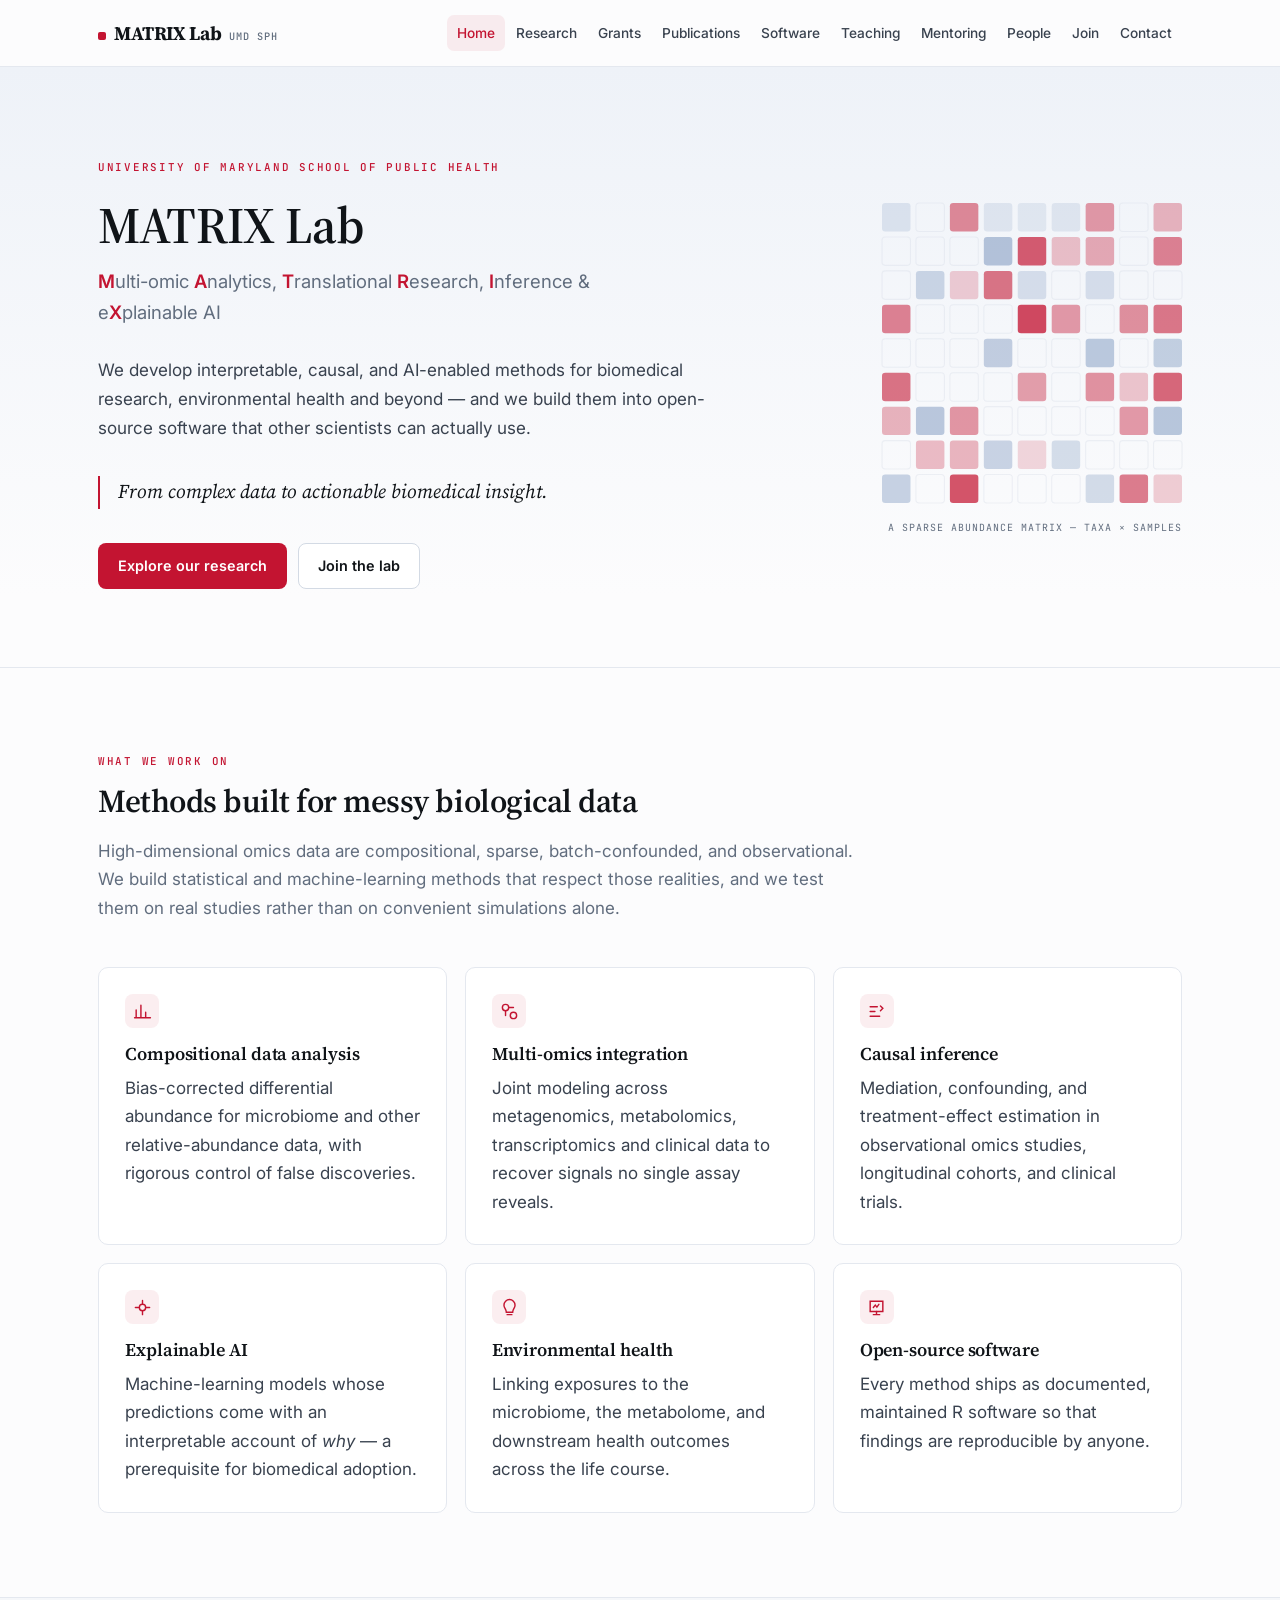
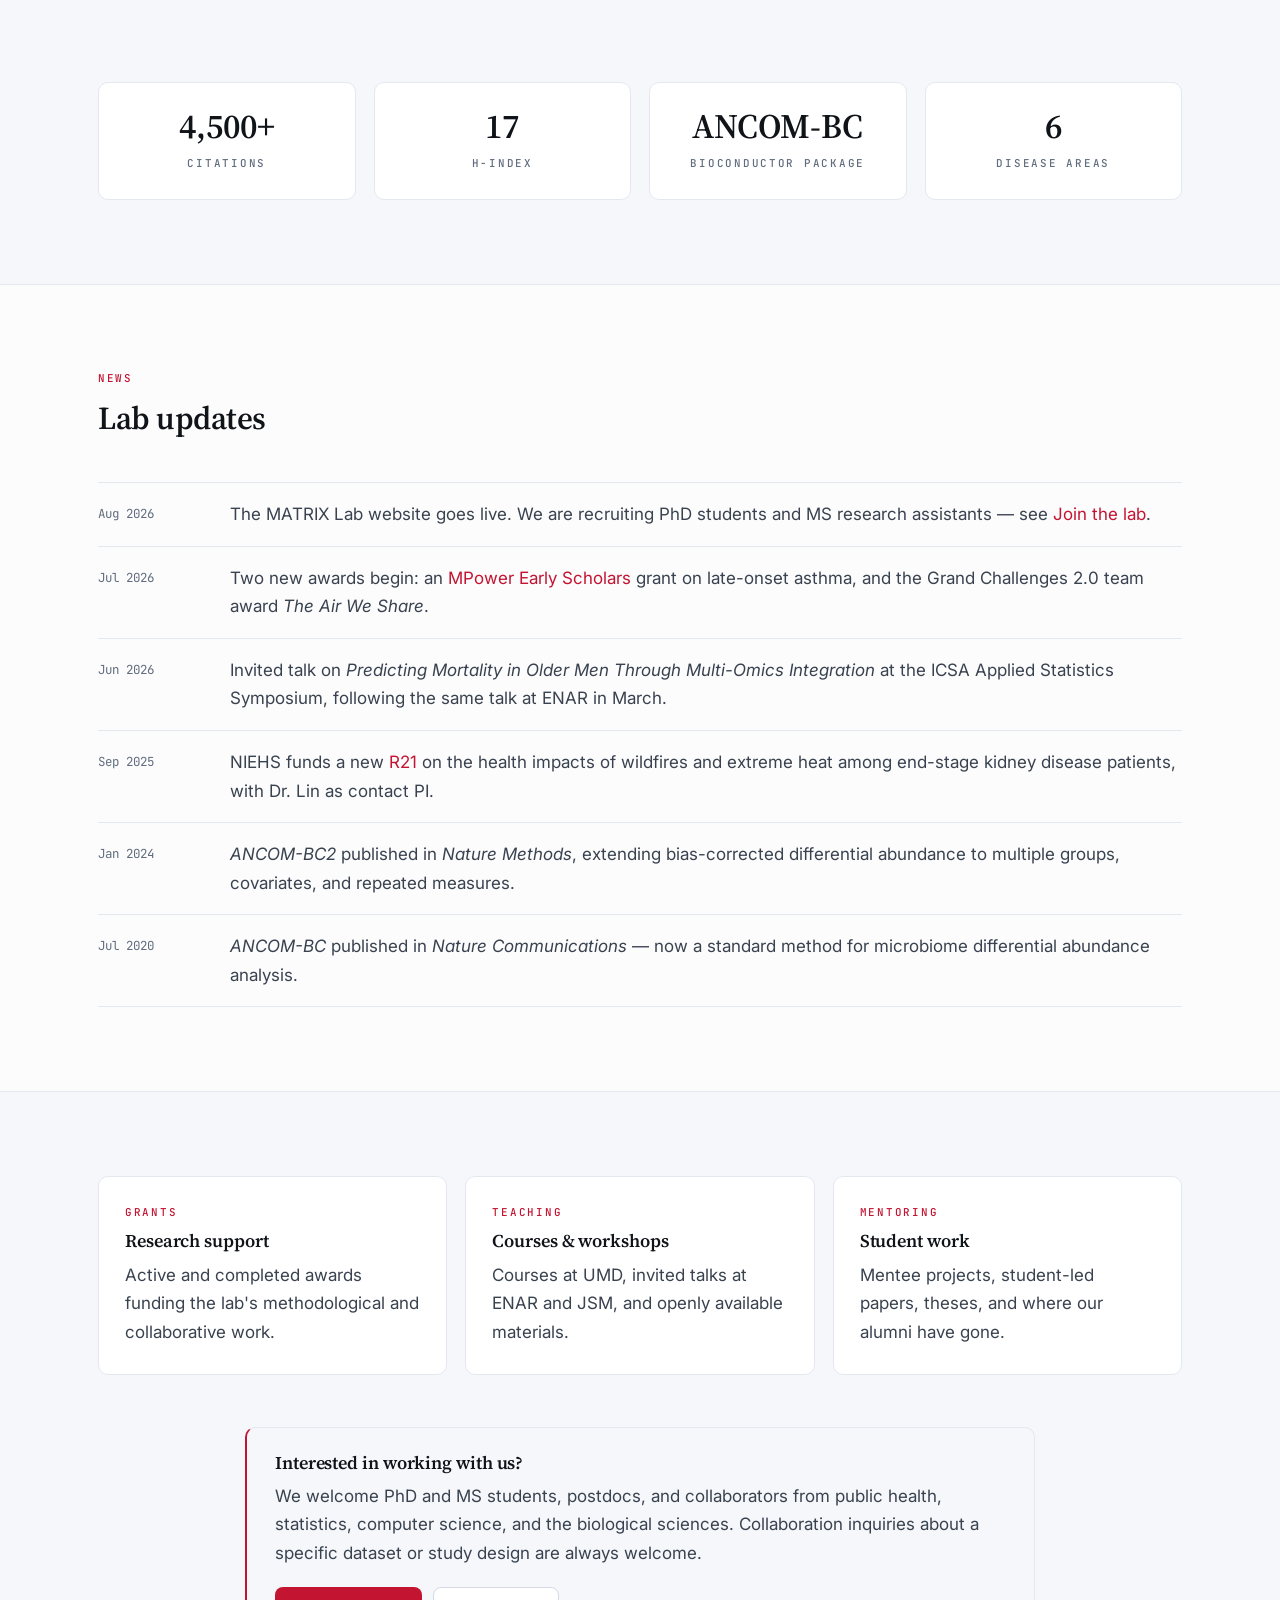
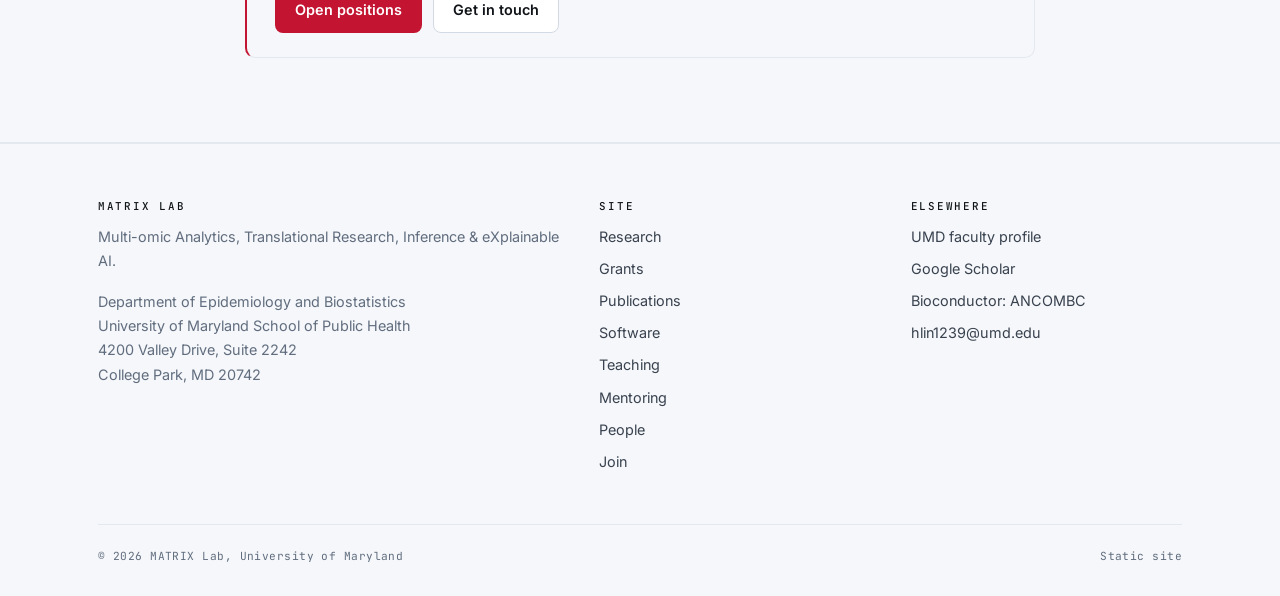
==== docs/index.html @ 94267ea6 "Move site into docs/ and keep org profile text in-repo GitHub Pages branch deploys only publish from" ====
<!DOCTYPE html>
<html lang="en">
<head>
<meta charset="utf-8">
<meta name="viewport" content="width=device-width, initial-scale=1">
<title>MATRIX Lab | University of Maryland School of Public Health</title>
<meta name="description" content="The MATRIX Lab at the University of Maryland develops interpretable, causal, and AI-enabled methods for biomedical research, environmental health and beyond.">
<link rel="preconnect" href="https://fonts.googleapis.com">
<link rel="preconnect" href="https://fonts.gstatic.com" crossorigin>
<link href="https://fonts.googleapis.com/css2?family=Inter:wght@400;500;600;700&family=JetBrains+Mono:wght@400;500&family=Source+Serif+4:ital,opsz,wght@0,8..60,400..700;1,8..60,400&display=swap" rel="stylesheet">
<link rel="stylesheet" href="assets/css/style.css">
</head>
<body>
<a class="skip" href="#main">Skip to content</a>

<!-- ============ HEADER (identical on every page - keep them in sync) ============ -->
<header class="site-header">
  <div class="wrap nav">
    <a class="brand" href="index.html"><span class="dot"></span>MATRIX Lab <small>UMD SPH</small></a>
    <button class="nav-toggle" aria-expanded="false" aria-controls="nav-links" aria-label="Toggle menu">&#9776;</button>
    <ul class="nav-links" id="nav-links">
      <li><a href="index.html" class="active">Home</a></li>
      <li><a href="research.html">Research</a></li>
      <li><a href="grants.html">Grants</a></li>
      <li><a href="publications.html">Publications</a></li>
      <li><a href="software.html">Software</a></li>
      <li><a href="teaching.html">Teaching</a></li>
      <li><a href="mentoring.html">Mentoring</a></li>
      <li><a href="people.html">People</a></li>
      <li><a href="join.html">Join</a></li>
      <li><a href="contact.html">Contact</a></li>
    </ul>
  </div>
</header>

<main id="main">

  <!-- ============ HERO ============ -->
  <div class="hero">
    <div class="wrap hero-grid">
      <div>
        <span class="eyebrow">University of Maryland School of Public Health</span>
        <h1>MATRIX Lab</h1>
        <p class="expansion">
          <b>M</b>ulti-omic <b>A</b>nalytics, <b>T</b>ranslational <b>R</b>esearch,
          <b>I</b>nference &amp; e<b>X</b>plainable AI
        </p>
        <p class="mission">
          We develop interpretable, causal, and AI-enabled methods for biomedical research,
          environmental health and beyond &mdash; and we build them into open-source software
          that other scientists can actually use.
        </p>
        <p class="tagline">From complex data to actionable biomedical insight.</p>
        <div class="btn-row">
          <a class="btn btn-primary" href="research.html">Explore our research</a>
          <a class="btn btn-outline" href="join.html">Join the lab</a>
        </div>
      </div>
      <div class="hero-figure" aria-hidden="true">
        <svg viewBox="0 0 274 274" width="100%" role="presentation">
          <rect x="0" y="0" width="26" height="26" rx="3" fill="var(--cool)" fill-opacity="0.15"/>
          <rect x="31" y="0" width="26" height="26" rx="3" fill="none" stroke="var(--line-2)" stroke-opacity="0.35"/>
          <rect x="62" y="0" width="26" height="26" rx="3" fill="var(--brand)" fill-opacity="0.49"/>
          <rect x="93" y="0" width="26" height="26" rx="3" fill="var(--cool)" fill-opacity="0.12"/>
          <rect x="124" y="0" width="26" height="26" rx="3" fill="var(--cool)" fill-opacity="0.11"/>
          <rect x="155" y="0" width="26" height="26" rx="3" fill="var(--cool)" fill-opacity="0.12"/>
          <rect x="186" y="0" width="26" height="26" rx="3" fill="var(--brand)" fill-opacity="0.42"/>
          <rect x="217" y="0" width="26" height="26" rx="3" fill="none" stroke="var(--line-2)" stroke-opacity="0.35"/>
          <rect x="248" y="0" width="26" height="26" rx="3" fill="var(--brand)" fill-opacity="0.3"/>
          <rect x="0" y="31" width="26" height="26" rx="3" fill="none" stroke="var(--line-2)" stroke-opacity="0.35"/>
          <rect x="31" y="31" width="26" height="26" rx="3" fill="none" stroke="var(--line-2)" stroke-opacity="0.35"/>
          <rect x="62" y="31" width="26" height="26" rx="3" fill="none" stroke="var(--line-2)" stroke-opacity="0.35"/>
          <rect x="93" y="31" width="26" height="26" rx="3" fill="var(--cool)" fill-opacity="0.39"/>
          <rect x="124" y="31" width="26" height="26" rx="3" fill="var(--brand)" fill-opacity="0.69"/>
          <rect x="155" y="31" width="26" height="26" rx="3" fill="var(--brand)" fill-opacity="0.25"/>
          <rect x="186" y="31" width="26" height="26" rx="3" fill="var(--brand)" fill-opacity="0.35"/>
          <rect x="217" y="31" width="26" height="26" rx="3" fill="none" stroke="var(--line-2)" stroke-opacity="0.35"/>
          <rect x="248" y="31" width="26" height="26" rx="3" fill="var(--brand)" fill-opacity="0.52"/>
          <rect x="0" y="62" width="26" height="26" rx="3" fill="none" stroke="var(--line-2)" stroke-opacity="0.35"/>
          <rect x="31" y="62" width="26" height="26" rx="3" fill="var(--cool)" fill-opacity="0.26"/>
          <rect x="62" y="62" width="26" height="26" rx="3" fill="var(--brand)" fill-opacity="0.2"/>
          <rect x="93" y="62" width="26" height="26" rx="3" fill="var(--brand)" fill-opacity="0.58"/>
          <rect x="124" y="62" width="26" height="26" rx="3" fill="var(--cool)" fill-opacity="0.19"/>
          <rect x="155" y="62" width="26" height="26" rx="3" fill="none" stroke="var(--line-2)" stroke-opacity="0.35"/>
          <rect x="186" y="62" width="26" height="26" rx="3" fill="var(--cool)" fill-opacity="0.19"/>
          <rect x="217" y="62" width="26" height="26" rx="3" fill="none" stroke="var(--line-2)" stroke-opacity="0.35"/>
          <rect x="248" y="62" width="26" height="26" rx="3" fill="none" stroke="var(--line-2)" stroke-opacity="0.35"/>
          <rect x="0" y="93" width="26" height="26" rx="3" fill="var(--brand)" fill-opacity="0.52"/>
          <rect x="31" y="93" width="26" height="26" rx="3" fill="none" stroke="var(--line-2)" stroke-opacity="0.35"/>
          <rect x="62" y="93" width="26" height="26" rx="3" fill="none" stroke="var(--line-2)" stroke-opacity="0.35"/>
          <rect x="93" y="93" width="26" height="26" rx="3" fill="none" stroke="var(--line-2)" stroke-opacity="0.35"/>
          <rect x="124" y="93" width="26" height="26" rx="3" fill="var(--brand)" fill-opacity="0.77"/>
          <rect x="155" y="93" width="26" height="26" rx="3" fill="var(--brand)" fill-opacity="0.42"/>
          <rect x="186" y="93" width="26" height="26" rx="3" fill="none" stroke="var(--line-2)" stroke-opacity="0.35"/>
          <rect x="217" y="93" width="26" height="26" rx="3" fill="var(--brand)" fill-opacity="0.46"/>
          <rect x="248" y="93" width="26" height="26" rx="3" fill="var(--brand)" fill-opacity="0.57"/>
          <rect x="0" y="124" width="26" height="26" rx="3" fill="none" stroke="var(--line-2)" stroke-opacity="0.35"/>
          <rect x="31" y="124" width="26" height="26" rx="3" fill="none" stroke="var(--line-2)" stroke-opacity="0.35"/>
          <rect x="62" y="124" width="26" height="26" rx="3" fill="none" stroke="var(--line-2)" stroke-opacity="0.35"/>
          <rect x="93" y="124" width="26" height="26" rx="3" fill="var(--cool)" fill-opacity="0.31"/>
          <rect x="124" y="124" width="26" height="26" rx="3" fill="none" stroke="var(--line-2)" stroke-opacity="0.35"/>
          <rect x="155" y="124" width="26" height="26" rx="3" fill="none" stroke="var(--line-2)" stroke-opacity="0.35"/>
          <rect x="186" y="124" width="26" height="26" rx="3" fill="var(--cool)" fill-opacity="0.35"/>
          <rect x="217" y="124" width="26" height="26" rx="3" fill="none" stroke="var(--line-2)" stroke-opacity="0.35"/>
          <rect x="248" y="124" width="26" height="26" rx="3" fill="var(--cool)" fill-opacity="0.3"/>
          <rect x="0" y="155" width="26" height="26" rx="3" fill="var(--brand)" fill-opacity="0.59"/>
          <rect x="31" y="155" width="26" height="26" rx="3" fill="none" stroke="var(--line-2)" stroke-opacity="0.35"/>
          <rect x="62" y="155" width="26" height="26" rx="3" fill="none" stroke="var(--line-2)" stroke-opacity="0.35"/>
          <rect x="93" y="155" width="26" height="26" rx="3" fill="none" stroke="var(--line-2)" stroke-opacity="0.35"/>
          <rect x="124" y="155" width="26" height="26" rx="3" fill="var(--brand)" fill-opacity="0.4"/>
          <rect x="155" y="155" width="26" height="26" rx="3" fill="none" stroke="var(--line-2)" stroke-opacity="0.35"/>
          <rect x="186" y="155" width="26" height="26" rx="3" fill="var(--brand)" fill-opacity="0.45"/>
          <rect x="217" y="155" width="26" height="26" rx="3" fill="var(--brand)" fill-opacity="0.23"/>
          <rect x="248" y="155" width="26" height="26" rx="3" fill="var(--brand)" fill-opacity="0.64"/>
          <rect x="0" y="186" width="26" height="26" rx="3" fill="var(--brand)" fill-opacity="0.31"/>
          <rect x="31" y="186" width="26" height="26" rx="3" fill="var(--cool)" fill-opacity="0.36"/>
          <rect x="62" y="186" width="26" height="26" rx="3" fill="var(--brand)" fill-opacity="0.44"/>
          <rect x="93" y="186" width="26" height="26" rx="3" fill="none" stroke="var(--line-2)" stroke-opacity="0.35"/>
          <rect x="124" y="186" width="26" height="26" rx="3" fill="none" stroke="var(--line-2)" stroke-opacity="0.35"/>
          <rect x="155" y="186" width="26" height="26" rx="3" fill="none" stroke="var(--line-2)" stroke-opacity="0.35"/>
          <rect x="186" y="186" width="26" height="26" rx="3" fill="none" stroke="var(--line-2)" stroke-opacity="0.35"/>
          <rect x="217" y="186" width="26" height="26" rx="3" fill="var(--brand)" fill-opacity="0.42"/>
          <rect x="248" y="186" width="26" height="26" rx="3" fill="var(--cool)" fill-opacity="0.37"/>
          <rect x="0" y="217" width="26" height="26" rx="3" fill="none" stroke="var(--line-2)" stroke-opacity="0.35"/>
          <rect x="31" y="217" width="26" height="26" rx="3" fill="var(--brand)" fill-opacity="0.27"/>
          <rect x="62" y="217" width="26" height="26" rx="3" fill="var(--brand)" fill-opacity="0.3"/>
          <rect x="93" y="217" width="26" height="26" rx="3" fill="var(--cool)" fill-opacity="0.28"/>
          <rect x="124" y="217" width="26" height="26" rx="3" fill="var(--brand)" fill-opacity="0.16"/>
          <rect x="155" y="217" width="26" height="26" rx="3" fill="var(--cool)" fill-opacity="0.21"/>
          <rect x="186" y="217" width="26" height="26" rx="3" fill="none" stroke="var(--line-2)" stroke-opacity="0.35"/>
          <rect x="217" y="217" width="26" height="26" rx="3" fill="none" stroke="var(--line-2)" stroke-opacity="0.35"/>
          <rect x="248" y="217" width="26" height="26" rx="3" fill="none" stroke="var(--line-2)" stroke-opacity="0.35"/>
          <rect x="0" y="248" width="26" height="26" rx="3" fill="var(--cool)" fill-opacity="0.29"/>
          <rect x="31" y="248" width="26" height="26" rx="3" fill="none" stroke="var(--line-2)" stroke-opacity="0.35"/>
          <rect x="62" y="248" width="26" height="26" rx="3" fill="var(--brand)" fill-opacity="0.72"/>
          <rect x="93" y="248" width="26" height="26" rx="3" fill="none" stroke="var(--line-2)" stroke-opacity="0.35"/>
          <rect x="124" y="248" width="26" height="26" rx="3" fill="none" stroke="var(--line-2)" stroke-opacity="0.35"/>
          <rect x="155" y="248" width="26" height="26" rx="3" fill="none" stroke="var(--line-2)" stroke-opacity="0.35"/>
          <rect x="186" y="248" width="26" height="26" rx="3" fill="var(--cool)" fill-opacity="0.22"/>
          <rect x="217" y="248" width="26" height="26" rx="3" fill="var(--brand)" fill-opacity="0.55"/>
          <rect x="248" y="248" width="26" height="26" rx="3" fill="var(--brand)" fill-opacity="0.2"/>
        </svg>
        <p class="figure-note">A sparse abundance matrix &mdash; taxa &times; samples</p>
      </div>
    </div>
  </div>

  <!-- ============ RESEARCH THEMES ============ -->
  <section>
    <div class="wrap">
      <div class="section-head">
        <span class="kicker">What we work on</span>
        <h2>Methods built for messy biological data</h2>
        <p>
          High-dimensional omics data are compositional, sparse, batch-confounded, and observational.
          We build statistical and machine-learning methods that respect those realities, and we test
          them on real studies rather than on convenient simulations alone.
        </p>
      </div>

      <div class="grid grid-3">
        <div class="card">
          <div class="icon" aria-hidden="true">
            <svg viewBox="0 0 24 24" fill="none" stroke="currentColor" stroke-width="1.8" stroke-linecap="round"><path d="M4 20V10M10 20V4M16 20v-7M22 20H2"/></svg>
          </div>
          <h3>Compositional data analysis</h3>
          <p>Bias-corrected differential abundance for microbiome and other relative-abundance data, with rigorous control of false discoveries.</p>
        </div>

        <div class="card">
          <div class="icon" aria-hidden="true">
            <svg viewBox="0 0 24 24" fill="none" stroke="currentColor" stroke-width="1.8" stroke-linecap="round"><circle cx="7" cy="7" r="4"/><circle cx="17" cy="17" r="4"/><path d="M11 7h6M7 11v6"/></svg>
          </div>
          <h3>Multi-omics integration</h3>
          <p>Joint modeling across metagenomics, metabolomics, transcriptomics and clinical data to recover signals no single assay reveals.</p>
        </div>

        <div class="card">
          <div class="icon" aria-hidden="true">
            <svg viewBox="0 0 24 24" fill="none" stroke="currentColor" stroke-width="1.8" stroke-linecap="round"><path d="M4 6h9M4 12h6M4 18h12"/><path d="M17 5l3 3-3 3"/></svg>
          </div>
          <h3>Causal inference</h3>
          <p>Mediation, confounding, and treatment-effect estimation in observational omics studies, longitudinal cohorts, and clinical trials.</p>
        </div>

        <div class="card">
          <div class="icon" aria-hidden="true">
            <svg viewBox="0 0 24 24" fill="none" stroke="currentColor" stroke-width="1.8" stroke-linecap="round"><path d="M12 3v4M12 17v4M3 12h4M17 12h4"/><circle cx="12" cy="12" r="4"/></svg>
          </div>
          <h3>Explainable AI</h3>
          <p>Machine-learning models whose predictions come with an interpretable account of <em>why</em> &mdash; a prerequisite for biomedical adoption.</p>
        </div>

        <div class="card">
          <div class="icon" aria-hidden="true">
            <svg viewBox="0 0 24 24" fill="none" stroke="currentColor" stroke-width="1.8" stroke-linecap="round"><path d="M12 2a7 7 0 0 0-7 7c0 4 3 5 3 9h8c0-4 3-5 3-9a7 7 0 0 0-7-7z"/><path d="M9 21h6"/></svg>
          </div>
          <h3>Environmental health</h3>
          <p>Linking exposures to the microbiome, the metabolome, and downstream health outcomes across the life course.</p>
        </div>

        <div class="card">
          <div class="icon" aria-hidden="true">
            <svg viewBox="0 0 24 24" fill="none" stroke="currentColor" stroke-width="1.8" stroke-linecap="round"><path d="M4 4h16v13H4z"/><path d="M8 21h8M12 17v4"/><path d="M8 12l2.5-3 2 2.5L15 8"/></svg>
          </div>
          <h3>Open-source software</h3>
          <p>Every method ships as documented, maintained R software so that findings are reproducible by anyone.</p>
        </div>
      </div>
    </div>
  </section>

  <!-- ============ IMPACT NUMBERS ============ -->
  <!-- EDIT: refresh these figures once or twice a year from Google Scholar. -->
  <section class="soft">
    <div class="wrap">
      <div class="grid grid-4">
        <div class="card stat"><div class="num">4,500+</div><div class="lbl">Citations</div></div>
        <div class="card stat"><div class="num">17</div><div class="lbl">h-index</div></div>
        <div class="card stat"><div class="num">ANCOM-BC</div><div class="lbl">Bioconductor package</div></div>
        <div class="card stat"><div class="num">6</div><div class="lbl">Disease areas</div></div>
      </div>
    </div>
  </section>

  <!-- ============ NEWS ============ -->
  <!-- EDIT: newest item on top. Delete the placeholders as real news arrives. -->
  <section>
    <div class="wrap">
      <div class="section-head">
        <span class="kicker">News</span>
        <h2>Lab updates</h2>
      </div>
      <ul class="news">
        <li>
          <time datetime="2026-08">Aug 2026</time>
          <p>The MATRIX Lab website goes live. We are recruiting PhD students and MS research assistants &mdash; see <a href="join.html">Join the lab</a>.</p>
        </li>
        <li>
          <time datetime="2026-07">Jul 2026</time>
          <p>Two new awards begin: an <a href="grants.html">MPower Early Scholars</a> grant on late-onset asthma, and the Grand Challenges 2.0 team award <em>The Air We Share</em>.</p>
        </li>
        <li>
          <time datetime="2026-06">Jun 2026</time>
          <p>Invited talk on <em>Predicting Mortality in Older Men Through Multi-Omics Integration</em> at the ICSA Applied Statistics Symposium, following the same talk at ENAR in March.</p>
        </li>
        <li>
          <time datetime="2025-09">Sep 2025</time>
          <p>NIEHS funds a new <a href="grants.html">R21</a> on the health impacts of wildfires and extreme heat among end-stage kidney disease patients, with Dr. Lin as contact PI.</p>
        </li>
        <li>
          <time datetime="2024-01">Jan 2024</time>
          <p><em>ANCOM-BC2</em> published in <em>Nature Methods</em>, extending bias-corrected differential abundance to multiple groups, covariates, and repeated measures.</p>
        </li>
        <li>
          <time datetime="2020-07">Jul 2020</time>
          <p><em>ANCOM-BC</em> published in <em>Nature Communications</em> &mdash; now a standard method for microbiome differential abundance analysis.</p>
        </li>
      </ul>
    </div>
  </section>

  <!-- ============ EXPLORE + CTA ============ -->
  <section class="soft">
    <div class="wrap">
      <div class="grid grid-3">
        <a class="card" href="grants.html" style="color:inherit">
          <span class="kicker">Grants</span>
          <h3>Research support</h3>
          <p>Active and completed awards funding the lab's methodological and collaborative work.</p>
        </a>
        <a class="card" href="teaching.html" style="color:inherit">
          <span class="kicker">Teaching</span>
          <h3>Courses &amp; workshops</h3>
          <p>Courses at UMD, invited talks at ENAR and JSM, and openly available materials.</p>
        </a>
        <a class="card" href="mentoring.html" style="color:inherit">
          <span class="kicker">Mentoring</span>
          <h3>Student work</h3>
          <p>Mentee projects, student-led papers, theses, and where our alumni have gone.</p>
        </a>
      </div>

      <div class="wrap narrow" style="padding:0;margin-top:3.2rem">
        <div class="callout">
          <h3>Interested in working with us?</h3>
          <p>
            We welcome PhD and MS students, postdocs, and collaborators from public health, statistics,
            computer science, and the biological sciences. Collaboration inquiries about a specific
            dataset or study design are always welcome.
          </p>
          <div class="btn-row" style="margin-top:1.2rem">
            <a class="btn btn-primary" href="join.html">Open positions</a>
            <a class="btn btn-outline" href="contact.html">Get in touch</a>
          </div>
        </div>
      </div>
    </div>
  </section>

</main>

<!-- ============ FOOTER (identical on every page - keep them in sync) ============ -->
<footer class="site-footer">
  <div class="wrap">
    <div class="footer-grid">
      <div>
        <h4>MATRIX Lab</h4>
        <p>Multi-omic Analytics, Translational Research, Inference &amp; eXplainable AI.</p>
        <p>Department of Epidemiology and Biostatistics<br>
           University of Maryland School of Public Health<br>
           4200 Valley Drive, Suite 2242<br>
           College Park, MD 20742</p>
      </div>
      <div>
        <h4>Site</h4>
        <ul>
          <li><a href="research.html">Research</a></li>
          <li><a href="grants.html">Grants</a></li>
          <li><a href="publications.html">Publications</a></li>
          <li><a href="software.html">Software</a></li>
          <li><a href="teaching.html">Teaching</a></li>
          <li><a href="mentoring.html">Mentoring</a></li>
          <li><a href="people.html">People</a></li>
          <li><a href="join.html">Join</a></li>
        </ul>
      </div>
      <div>
        <h4>Elsewhere</h4>
        <ul>
          <li><a href="https://sph.umd.edu/people/huang-lin">UMD faculty profile</a></li>
          <li><a href="https://scholar.google.com/citations?user=ysKnF2EAAAAJ&amp;hl=en">Google Scholar</a></li>
          <li><a href="https://www.bioconductor.org/packages/ANCOMBC/">Bioconductor: ANCOMBC</a></li>
          <li><a href="mailto:hlin1239@umd.edu">hlin1239@umd.edu</a></li>
        </ul>
      </div>
    </div>
    <div class="footer-bottom">
      <span>&copy; <span class="year">2026</span> MATRIX Lab, University of Maryland</span>
      <span>Static site</span>
    </div>
  </div>
</footer>

<script src="assets/js/main.js"></script>
</body>
</html>
---- docs/assets/css/style.css ----
/* ==========================================================================
   MATRIX Lab - stylesheet
   Light, minimalist, technical. All color decisions live in :root below,
   so re-theming the entire site is a few lines of editing.
   ========================================================================== */

:root {
  /* --- Surfaces (light throughout) --- */
  --paper:      #fcfcfd;   /* page background */
  --paper-warm: #f5f7fa;   /* alternating sections, page headers */
  --paper-tint: #eef2f8;   /* hero wash */
  --card:       #ffffff;

  /* --- Ink --- */
  --ink:    #101418;       /* headings + body */
  --ink-2:  #39424f;       /* secondary body */
  --muted:  #616d7e;       /* captions, labels */
  --line:   #e4e8ef;       /* hairlines */
  --line-2: #d3dae4;       /* stronger hairlines */

  /* --- Accents --- */
  --brand:      #c31431;   /* UMD-inspired red: links, accents */
  --brand-dark: #8f0d23;
  --brand-soft: rgba(195, 20, 49, .07);
  --cool:       #4a6fa5;   /* cool secondary, used only in graphics */

  /* --- Type --- */
  --serif: "Source Serif 4", Georgia, "Times New Roman", serif;
  --sans:  "Inter", -apple-system, BlinkMacSystemFont, "Segoe UI", Roboto, Arial, sans-serif;
  --mono:  "JetBrains Mono", ui-monospace, "Cascadia Code", Consolas, monospace;

  /* --- Layout --- */
  --maxw: 1140px;
  --radius: 10px;
}

/* --- Baseline --- */
*, *::before, *::after { box-sizing: border-box; }
html { scroll-behavior: smooth; -webkit-text-size-adjust: 100%; }
body {
  margin: 0;
  font-family: var(--sans);
  font-size: 17px;
  line-height: 1.68;
  color: var(--ink-2);
  background: var(--paper);
  -webkit-font-smoothing: antialiased;
}
img { max-width: 100%; display: block; }
a { color: var(--brand); text-decoration: none; }
a:hover { text-decoration: underline; text-underline-offset: 3px; }

h1, h2, h3, h4 {
  font-family: var(--serif); font-weight: 600; line-height: 1.18;
  color: var(--ink); margin: 0 0 .5em; letter-spacing: -.015em;
}
h1 { font-size: clamp(2.2rem, 5vw, 3.2rem); }
h2 { font-size: clamp(1.55rem, 3vw, 2rem); }
h3 { font-size: 1.13rem; letter-spacing: -.005em; }
p  { margin: 0 0 1.15em; }
ul, ol { margin: 0 0 1.15em; padding-left: 1.25em; }
li { margin-bottom: .45em; }
strong { color: var(--ink); font-weight: 600; }
code {
  font-family: var(--mono); font-size: .86em; color: var(--ink);
  background: var(--paper-warm); border: 1px solid var(--line);
  border-radius: 5px; padding: .12em .42em;
}
hr { border: 0; border-top: 1px solid var(--line); margin: 3rem 0; }

.wrap { max-width: var(--maxw); margin: 0 auto; padding: 0 28px; }
.narrow { max-width: 790px; }

/* ==========================================================================
   Header / navigation
   ========================================================================== */
.site-header {
  position: sticky; top: 0; z-index: 50;
  background: rgba(252,252,253,.86);
  backdrop-filter: saturate(180%) blur(12px);
  border-bottom: 1px solid var(--line);
}
.nav { display: flex; align-items: center; justify-content: space-between; height: 66px; gap: 20px; }

.brand {
  display: flex; align-items: baseline; gap: .5rem; flex: none;
  font-family: var(--serif); font-size: 1.2rem; font-weight: 700;
  color: var(--ink); letter-spacing: -.02em;
}
.brand:hover { text-decoration: none; }
.brand .dot { width: 8px; height: 8px; border-radius: 2px; background: var(--brand); display: inline-block; }
.brand small {
  font-family: var(--mono); font-size: .64rem; font-weight: 500; color: var(--muted);
  letter-spacing: .1em; text-transform: uppercase;
}

.nav-links { display: flex; gap: 1px; list-style: none; margin: 0; padding: 0; }
.nav-links li { margin: 0; }
.nav-links a {
  display: block; padding: 7px 10px; border-radius: 7px;
  color: var(--ink-2); font-size: .855rem; font-weight: 500; white-space: nowrap;
}
.nav-links a:hover { background: var(--paper-warm); color: var(--ink); text-decoration: none; }
.nav-links a.active { color: var(--brand); background: var(--brand-soft); }

.nav-toggle {
  display: none; background: none; border: 1px solid var(--line-2); border-radius: 8px;
  padding: 7px 11px; cursor: pointer; font-size: 1rem; line-height: 1; color: var(--ink);
}

@media (max-width: 1060px) {
  .nav-toggle { display: block; }
  .nav-links {
    display: none; position: absolute; top: 66px; left: 0; right: 0;
    flex-direction: column; gap: 0; padding: 8px 20px 18px;
    background: var(--paper); border-bottom: 1px solid var(--line);
  }
  .nav-links.open { display: flex; }
  .nav-links a { padding: 11px 8px; font-size: .95rem; }
}
@media (max-width: 420px) { .brand small { display: none; } }

/* ==========================================================================
   Hero (light)
   ========================================================================== */
.hero {
  background:
    linear-gradient(180deg, var(--paper-tint) 0%, var(--paper) 88%);
  border-bottom: 1px solid var(--line);
  padding: 84px 0 78px;
  position: relative; overflow: hidden;
}
.hero-grid { display: grid; grid-template-columns: 1.25fr .75fr; gap: 56px; align-items: center; }
@media (max-width: 940px) {
  .hero-grid { grid-template-columns: 1fr; gap: 40px; }
  .hero-figure { display: none; }
}
.hero h1 { margin-bottom: .22em; }
.hero .expansion {
  font-family: var(--sans); font-size: clamp(1rem, 2vw, 1.16rem);
  color: var(--muted); margin-bottom: 1.5em; max-width: 46ch;
}
.hero .expansion b { color: var(--brand); font-weight: 600; }
.hero .mission { font-size: 1.07rem; color: var(--ink-2); max-width: 60ch; }
.tagline {
  font-family: var(--serif); font-style: italic; font-size: 1.22rem; color: var(--ink);
  border-left: 2px solid var(--brand); padding-left: 1.1rem; margin: 2.1rem 0 0;
}

/* mono micro-labels give the site its technical register */
.eyebrow, .kicker, .lbl {
  font-family: var(--mono); font-size: .68rem; font-weight: 500;
  letter-spacing: .16em; text-transform: uppercase;
}
.eyebrow { display: inline-block; color: var(--brand); margin-bottom: 1.15rem; }
.kicker  { display: block; color: var(--brand); margin-bottom: .8rem; }

/* --- Buttons --- */
.btn {
  display: inline-block; padding: 10px 19px; border-radius: 8px;
  font-size: .9rem; font-weight: 600; border: 1px solid transparent; cursor: pointer;
  transition: background .15s ease, border-color .15s ease, color .15s ease;
}
.btn:hover { text-decoration: none; }
.btn-primary { background: var(--brand); color: #fff; }
.btn-primary:hover { background: var(--brand-dark); }
.btn-outline { border-color: var(--line-2); color: var(--ink); background: var(--card); }
.btn-outline:hover { border-color: var(--brand); color: var(--brand); }
.btn-row { display: flex; flex-wrap: wrap; gap: 11px; margin-top: 2.1rem; }

/* ==========================================================================
   Sections
   ========================================================================== */
section { padding: 84px 0; }
section.soft {
  background: var(--paper-warm);
  border-top: 1px solid var(--line); border-bottom: 1px solid var(--line);
}
.section-head { max-width: 70ch; margin-bottom: 2.8rem; }
.section-head p { color: var(--muted); margin-bottom: 0; }

/* Interior page header */
.page-head {
  background: linear-gradient(180deg, var(--paper-tint), var(--paper-warm));
  border-bottom: 1px solid var(--line); padding: 58px 0 50px;
}
.page-head h1 { margin-bottom: .28em; }
.page-head p { color: var(--muted); max-width: 68ch; margin-bottom: 0; }

/* --- Grids & cards --- */
.grid { display: grid; gap: 18px; }
.grid-2 { grid-template-columns: repeat(auto-fit, minmax(300px, 1fr)); }
.grid-3 { grid-template-columns: repeat(auto-fit, minmax(275px, 1fr)); }
.grid-4 { grid-template-columns: repeat(auto-fit, minmax(200px, 1fr)); }

.card {
  background: var(--card); border: 1px solid var(--line); border-radius: var(--radius);
  padding: 26px 26px 28px;
  transition: border-color .18s ease, transform .18s ease;
}
.card:hover { border-color: var(--line-2); transform: translateY(-2px); }
.card h3 { margin-bottom: .5em; }
.card p:last-child { margin-bottom: 0; }
.card .icon {
  width: 34px; height: 34px; border-radius: 8px; display: grid; place-items: center;
  background: var(--brand-soft); color: var(--brand); margin-bottom: 15px;
}
.card .icon svg { width: 19px; height: 19px; }
.card .role { color: var(--brand); font-weight: 600; font-size: .87rem; margin-bottom: .9em; }

/* Stat tiles */
.stat { text-align: center; padding: 26px 16px; }
.stat .num { font-family: var(--serif); font-size: 2.15rem; font-weight: 600; color: var(--ink); line-height: 1; }
.stat .lbl { display: block; color: var(--muted); margin-top: .7rem; }

/* --- News list --- */
.news { list-style: none; padding: 0; margin: 0; }
.news li {
  display: grid; grid-template-columns: 112px 1fr; gap: 20px;
  padding: 17px 0; border-top: 1px solid var(--line); margin: 0;
}
.news li:last-child { border-bottom: 1px solid var(--line); }
.news time { font-family: var(--mono); font-size: .78rem; color: var(--muted); padding-top: .3em; }
.news p { margin: 0; }
@media (max-width: 620px) { .news li { grid-template-columns: 1fr; gap: 5px; } }

/* --- People --- */
.person { display: grid; grid-template-columns: 190px 1fr; gap: 34px; align-items: start; }
.person img, .person .avatar {
  width: 190px; height: 232px; object-fit: cover; border-radius: var(--radius);
  border: 1px solid var(--line); background: var(--paper-warm);
}
.avatar {
  display: grid; place-items: center; color: var(--muted);
  font-family: var(--mono); font-size: .7rem; text-align: center; padding: 14px; line-height: 1.6;
}
.person h3 { margin-bottom: .18em; font-size: 1.3rem; }
.person .role { color: var(--brand); font-weight: 600; font-size: .9rem; margin-bottom: 1.1em; }
@media (max-width: 700px) { .person { grid-template-columns: 1fr; gap: 20px; } }

.member { text-align: center; }
.member .avatar, .member img { width: 100%; height: 190px; margin-bottom: 15px; }
.member h3 { font-size: 1rem; margin-bottom: .12em; }
.member .role { font-size: .82rem; color: var(--muted); margin: 0; }

/* --- Entry lists: publications, grants, courses, mentee projects --- */
.pub-list { list-style: none; padding: 0; margin: 0; }
.pub-list > li { padding: 24px 0; border-top: 1px solid var(--line); margin: 0; }
.pub-list > li:last-child { border-bottom: 1px solid var(--line); }
.pub-title {
  font-family: var(--serif); font-size: 1.12rem; font-weight: 600;
  display: block; margin-bottom: .32em; color: var(--ink);
}
.pub-authors { color: var(--muted); font-size: .92rem; margin-bottom: .3em; }
.pub-authors .me { color: var(--ink); font-weight: 600; }
.pub-venue { font-size: .92rem; margin-bottom: 0; color: var(--muted); }
.pub-venue em { color: var(--ink); font-style: italic; }
.pub-note { font-size: .95rem; margin: .7em 0 0; }
.pub-links { margin-top: .7em; display: flex; flex-wrap: wrap; gap: 7px; }

.tag {
  display: inline-block; font-family: var(--mono); font-size: .68rem; font-weight: 500;
  letter-spacing: .05em; padding: 3px 9px; border-radius: 999px;
  border: 1px solid var(--line); background: var(--paper-warm); color: var(--muted);
}
a.tag:hover { border-color: var(--brand); color: var(--brand); text-decoration: none; }
.tag-hi { background: var(--brand-soft); border-color: rgba(195,20,49,.22); color: var(--brand); }
.tag-on { background: #e9f3ec; border-color: #c3e0cc; color: #1f6b3a; }   /* active / current */
.tag-off{ background: var(--paper-warm); border-color: var(--line); color: var(--muted); } /* completed */

/* --- Key/value rows --- */
.rows { border-top: 1px solid var(--line); }
.rows > div {
  display: grid; grid-template-columns: 178px 1fr; gap: 20px;
  padding: 15px 0; border-bottom: 1px solid var(--line);
}
.rows .k { font-family: var(--mono); font-size: .72rem; letter-spacing: .08em;
           text-transform: uppercase; color: var(--muted); padding-top: .35em; }
@media (max-width: 620px) { .rows > div { grid-template-columns: 1fr; gap: 3px; } .rows .k { padding-top: 0; } }

/* --- Callout --- */
.callout {
  background: var(--paper-warm); border: 1px solid var(--line);
  border-left: 2px solid var(--brand); border-radius: var(--radius); padding: 24px 28px;
}
.callout h3 { margin-top: 0; }
.callout p:last-child { margin-bottom: 0; }

/* --- Placeholder marker: obvious on screen, easy to grep for --- */
.todo {
  display: block; border: 1px dashed var(--line-2); border-radius: var(--radius);
  background: repeating-linear-gradient(135deg, transparent, transparent 9px, rgba(0,0,0,.014) 9px, rgba(0,0,0,.014) 18px);
  padding: 18px 22px; color: var(--muted); font-size: .93rem;
}
.todo::before {
  content: "PLACEHOLDER"; display: block; font-family: var(--mono); font-size: .62rem;
  letter-spacing: .16em; color: var(--brand); margin-bottom: .5em;
}
.todo p:last-child { margin-bottom: 0; }

/* ==========================================================================
   Footer (light)
   ========================================================================== */
.site-footer {
  background: var(--paper-warm); border-top: 1px solid var(--line);
  color: var(--muted); padding: 56px 0 30px; font-size: .9rem;
}
.site-footer h4 {
  font-family: var(--mono); font-size: .68rem; font-weight: 500; letter-spacing: .16em;
  text-transform: uppercase; color: var(--ink); margin-bottom: 1.1em;
}
.site-footer a { color: var(--ink-2); }
.site-footer a:hover { color: var(--brand); }
.footer-grid { display: grid; grid-template-columns: 1.7fr 1fr 1fr; gap: 40px; }
@media (max-width: 760px) { .footer-grid { grid-template-columns: 1fr; gap: 30px; } }
.site-footer ul { list-style: none; padding: 0; margin: 0; }
.site-footer li { margin-bottom: .55em; }
.footer-bottom {
  margin-top: 42px; padding-top: 22px; border-top: 1px solid var(--line);
  display: flex; justify-content: space-between; flex-wrap: wrap; gap: 10px;
  font-family: var(--mono); font-size: .7rem; letter-spacing: .04em; color: var(--muted);
}

/* Accessibility */
.skip { position: absolute; left: -9999px; }
.skip:focus {
  left: 14px; top: 14px; background: var(--card); color: var(--ink);
  padding: 10px 16px; border-radius: 8px; border: 1px solid var(--line-2); z-index: 100;
}
:focus-visible { outline: 2px solid var(--brand); outline-offset: 2px; border-radius: 4px; }

@media print {
  .site-header, .site-footer, .btn-row, .nav-toggle { display: none; }
  body { font-size: 11pt; }
}

/* --- Hero figure: the sparse-matrix motif --- */
.hero-figure { justify-self: end; max-width: 300px; width: 100%; }
.hero-figure svg { display: block; overflow: visible; }
.figure-note {
  font-family: var(--mono); font-size: .62rem; letter-spacing: .1em;
  text-transform: uppercase; color: var(--muted);
  margin: 1.1rem 0 0; text-align: right;
}

/* --- Cards that are themselves links --- */
a.card { display: block; text-decoration: none; }
a.card:hover { text-decoration: none; border-color: var(--brand); }
a.card h3 { color: var(--ink); }
a.card .kicker { margin-bottom: .55rem; }
a.card p { color: var(--ink-2); }
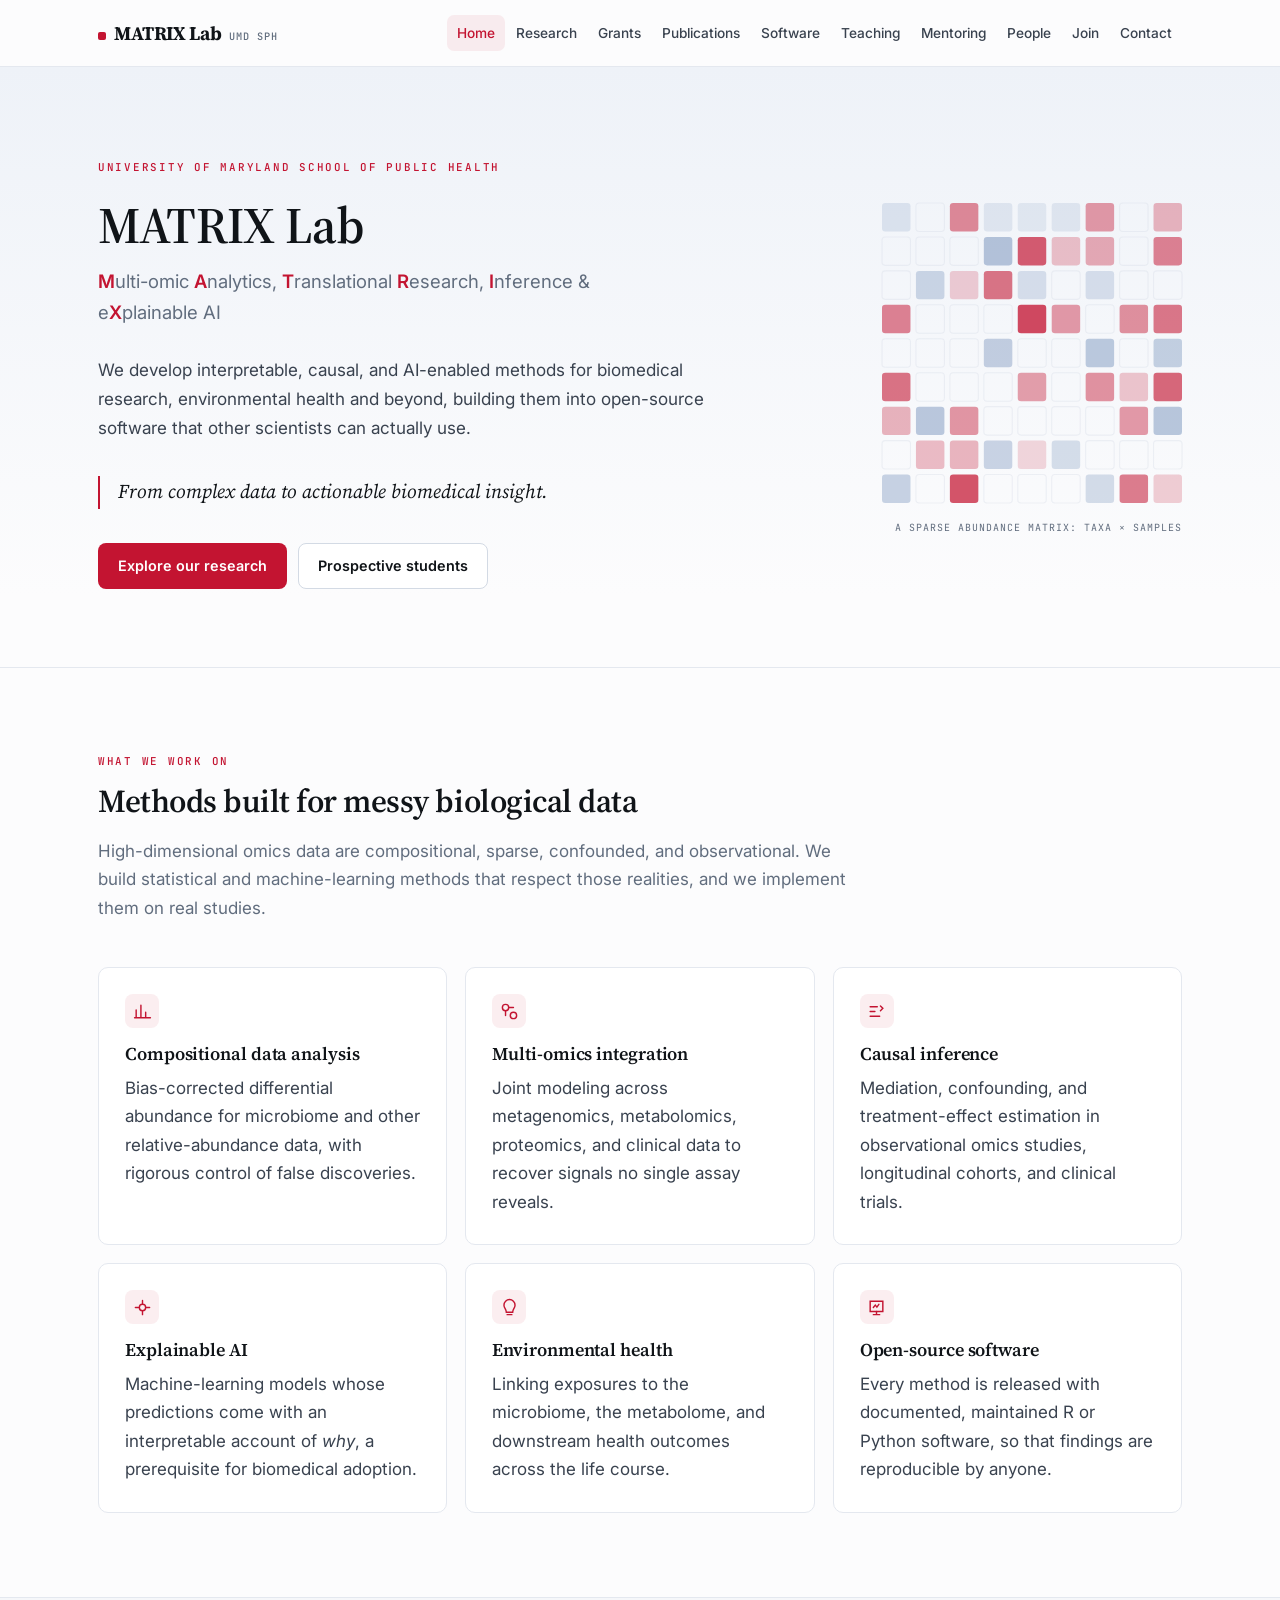
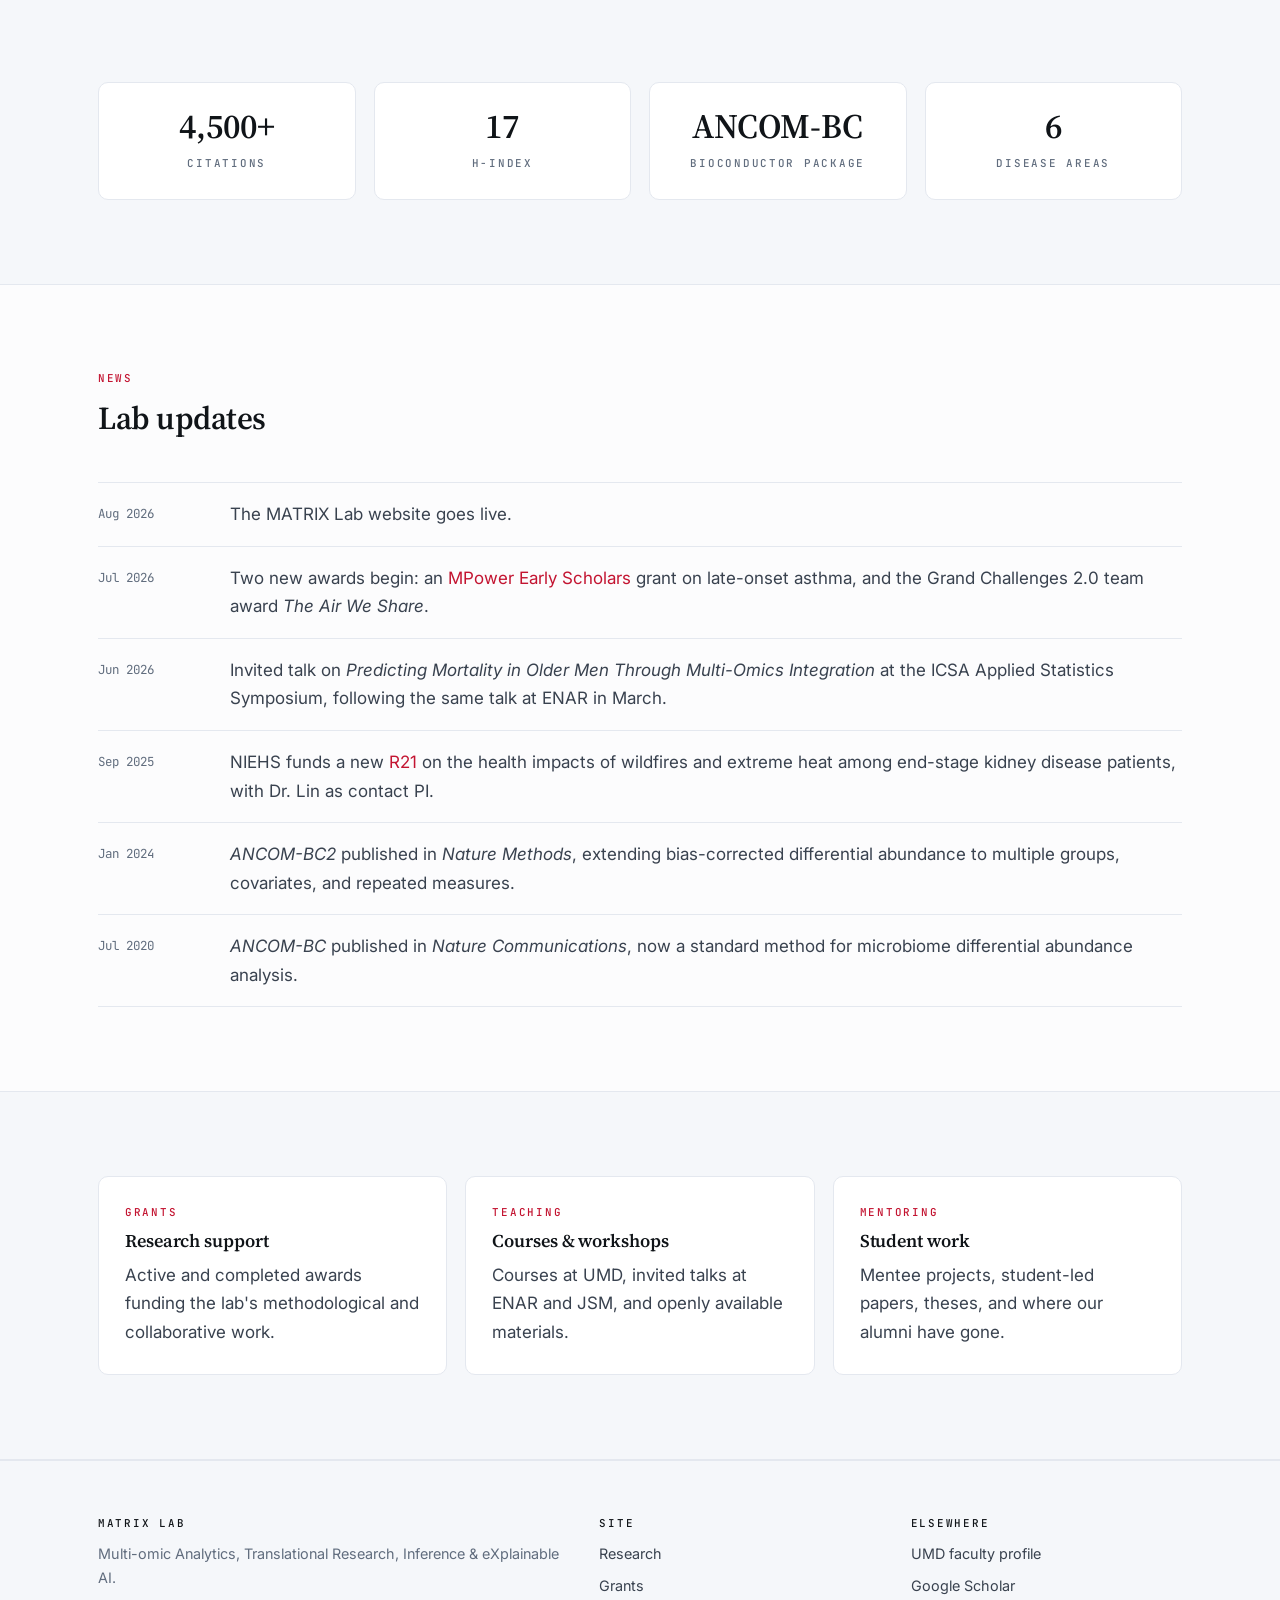
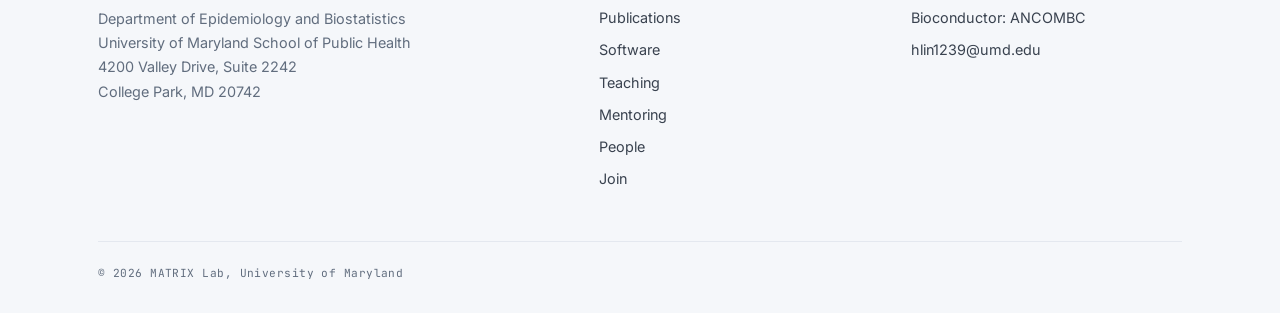
==== commit 75ca2d6d: "Revise site copy ahead of publication Tone down recruitment language throughout: the Join page now p" ====
--- a/docs/index.html
+++ b/docs/index.html
@@ -13,7 +13,7 @@
 <body>
 <a class="skip" href="#main">Skip to content</a>
 
-<!-- ============ HEADER (identical on every page - keep them in sync) ============ -->
+<!-- ============ HEADER ============ -->
 <header class="site-header">
   <div class="wrap nav">
     <a class="brand" href="index.html"><span class="dot"></span>MATRIX Lab <small>UMD SPH</small></a>
@@ -47,13 +47,13 @@
         </p>
         <p class="mission">
           We develop interpretable, causal, and AI-enabled methods for biomedical research,
-          environmental health and beyond &mdash; and we build them into open-source software
-          that other scientists can actually use.
+          environmental health and beyond, building them into open-source software that other
+          scientists can actually use.
         </p>
         <p class="tagline">From complex data to actionable biomedical insight.</p>
         <div class="btn-row">
           <a class="btn btn-primary" href="research.html">Explore our research</a>
-          <a class="btn btn-outline" href="join.html">Join the lab</a>
+          <a class="btn btn-outline" href="join.html">Prospective students</a>
         </div>
       </div>
       <div class="hero-figure" aria-hidden="true">
@@ -140,7 +140,7 @@
           <rect x="217" y="248" width="26" height="26" rx="3" fill="var(--brand)" fill-opacity="0.55"/>
           <rect x="248" y="248" width="26" height="26" rx="3" fill="var(--brand)" fill-opacity="0.2"/>
         </svg>
-        <p class="figure-note">A sparse abundance matrix &mdash; taxa &times; samples</p>
+        <p class="figure-note">A sparse abundance matrix: taxa &times; samples</p>
       </div>
     </div>
   </div>
@@ -152,9 +152,9 @@
         <span class="kicker">What we work on</span>
         <h2>Methods built for messy biological data</h2>
         <p>
-          High-dimensional omics data are compositional, sparse, batch-confounded, and observational.
-          We build statistical and machine-learning methods that respect those realities, and we test
-          them on real studies rather than on convenient simulations alone.
+          High-dimensional omics data are compositional, sparse, confounded, and observational.
+          We build statistical and machine-learning methods that respect those realities, and we
+          implement them on real studies.
         </p>
       </div>
 
@@ -172,7 +172,7 @@
             <svg viewBox="0 0 24 24" fill="none" stroke="currentColor" stroke-width="1.8" stroke-linecap="round"><circle cx="7" cy="7" r="4"/><circle cx="17" cy="17" r="4"/><path d="M11 7h6M7 11v6"/></svg>
           </div>
           <h3>Multi-omics integration</h3>
-          <p>Joint modeling across metagenomics, metabolomics, transcriptomics and clinical data to recover signals no single assay reveals.</p>
+          <p>Joint modeling across metagenomics, metabolomics, proteomics, and clinical data to recover signals no single assay reveals.</p>
         </div>
 
         <div class="card">
@@ -188,7 +188,7 @@
             <svg viewBox="0 0 24 24" fill="none" stroke="currentColor" stroke-width="1.8" stroke-linecap="round"><path d="M12 3v4M12 17v4M3 12h4M17 12h4"/><circle cx="12" cy="12" r="4"/></svg>
           </div>
           <h3>Explainable AI</h3>
-          <p>Machine-learning models whose predictions come with an interpretable account of <em>why</em> &mdash; a prerequisite for biomedical adoption.</p>
+          <p>Machine-learning models whose predictions come with an interpretable account of <em>why</em>, a prerequisite for biomedical adoption.</p>
         </div>
 
         <div class="card">
@@ -204,14 +204,13 @@
             <svg viewBox="0 0 24 24" fill="none" stroke="currentColor" stroke-width="1.8" stroke-linecap="round"><path d="M4 4h16v13H4z"/><path d="M8 21h8M12 17v4"/><path d="M8 12l2.5-3 2 2.5L15 8"/></svg>
           </div>
           <h3>Open-source software</h3>
-          <p>Every method ships as documented, maintained R software so that findings are reproducible by anyone.</p>
+          <p>Every method is released with documented, maintained R or Python software, so that findings are reproducible by anyone.</p>
         </div>
       </div>
     </div>
   </section>
 
   <!-- ============ IMPACT NUMBERS ============ -->
-  <!-- EDIT: refresh these figures once or twice a year from Google Scholar. -->
   <section class="soft">
     <div class="wrap">
       <div class="grid grid-4">
@@ -224,7 +223,6 @@
   </section>
 
   <!-- ============ NEWS ============ -->
-  <!-- EDIT: newest item on top. Delete the placeholders as real news arrives. -->
   <section>
     <div class="wrap">
       <div class="section-head">
@@ -234,7 +232,7 @@
       <ul class="news">
         <li>
           <time datetime="2026-08">Aug 2026</time>
-          <p>The MATRIX Lab website goes live. We are recruiting PhD students and MS research assistants &mdash; see <a href="join.html">Join the lab</a>.</p>
+          <p>The MATRIX Lab website goes live.</p>
         </li>
         <li>
           <time datetime="2026-07">Jul 2026</time>
@@ -254,7 +252,7 @@
         </li>
         <li>
           <time datetime="2020-07">Jul 2020</time>
-          <p><em>ANCOM-BC</em> published in <em>Nature Communications</em> &mdash; now a standard method for microbiome differential abundance analysis.</p>
+          <p><em>ANCOM-BC</em> published in <em>Nature Communications</em>, now a standard method for microbiome differential abundance analysis.</p>
         </li>
       </ul>
     </div>
@@ -281,6 +279,7 @@
         </a>
       </div>
 
+      <!--
       <div class="wrap narrow" style="padding:0;margin-top:3.2rem">
         <div class="callout">
           <h3>Interested in working with us?</h3>
@@ -295,12 +294,13 @@
           </div>
         </div>
       </div>
+      -->
     </div>
   </section>
 
 </main>
 
-<!-- ============ FOOTER (identical on every page - keep them in sync) ============ -->
+<!-- ============ FOOTER ============ -->
 <footer class="site-footer">
   <div class="wrap">
     <div class="footer-grid">
@@ -337,7 +337,6 @@
     </div>
     <div class="footer-bottom">
       <span>&copy; <span class="year">2026</span> MATRIX Lab, University of Maryland</span>
-      <span>Static site</span>
     </div>
   </div>
 </footer>
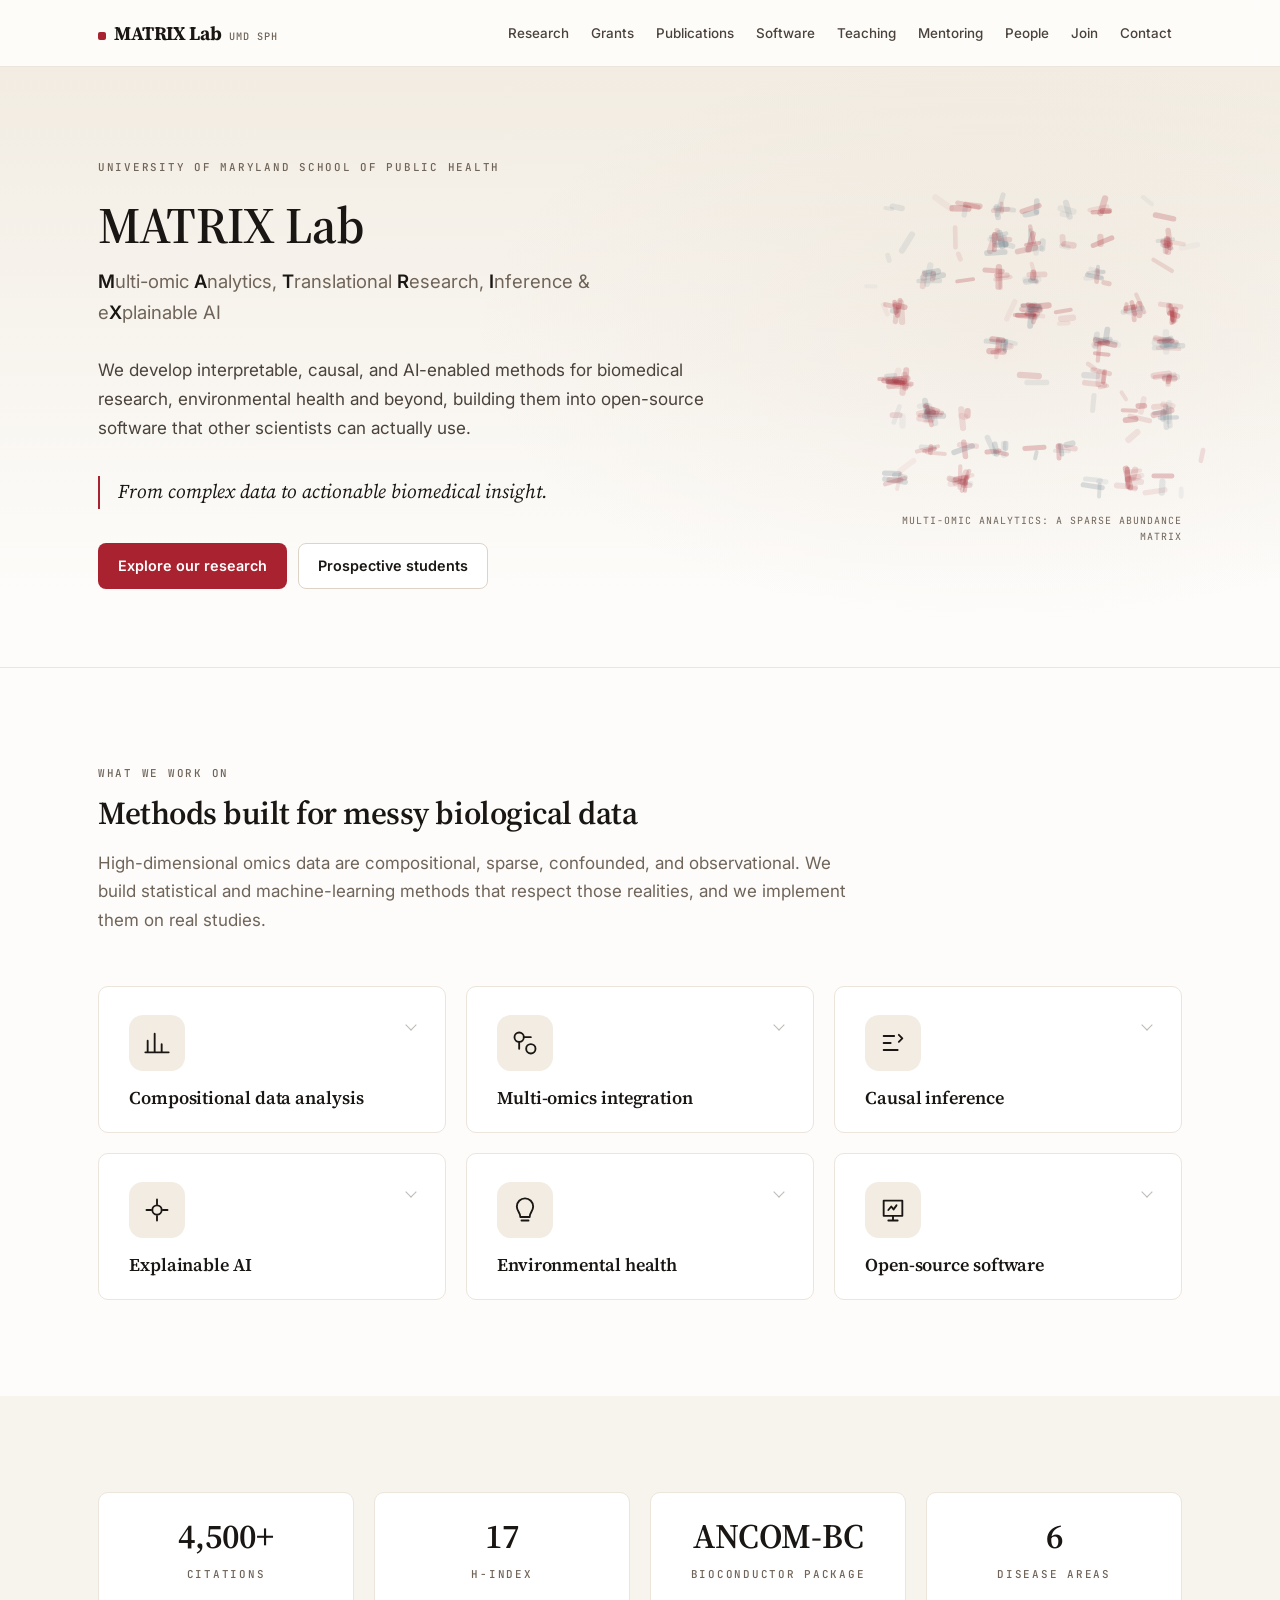
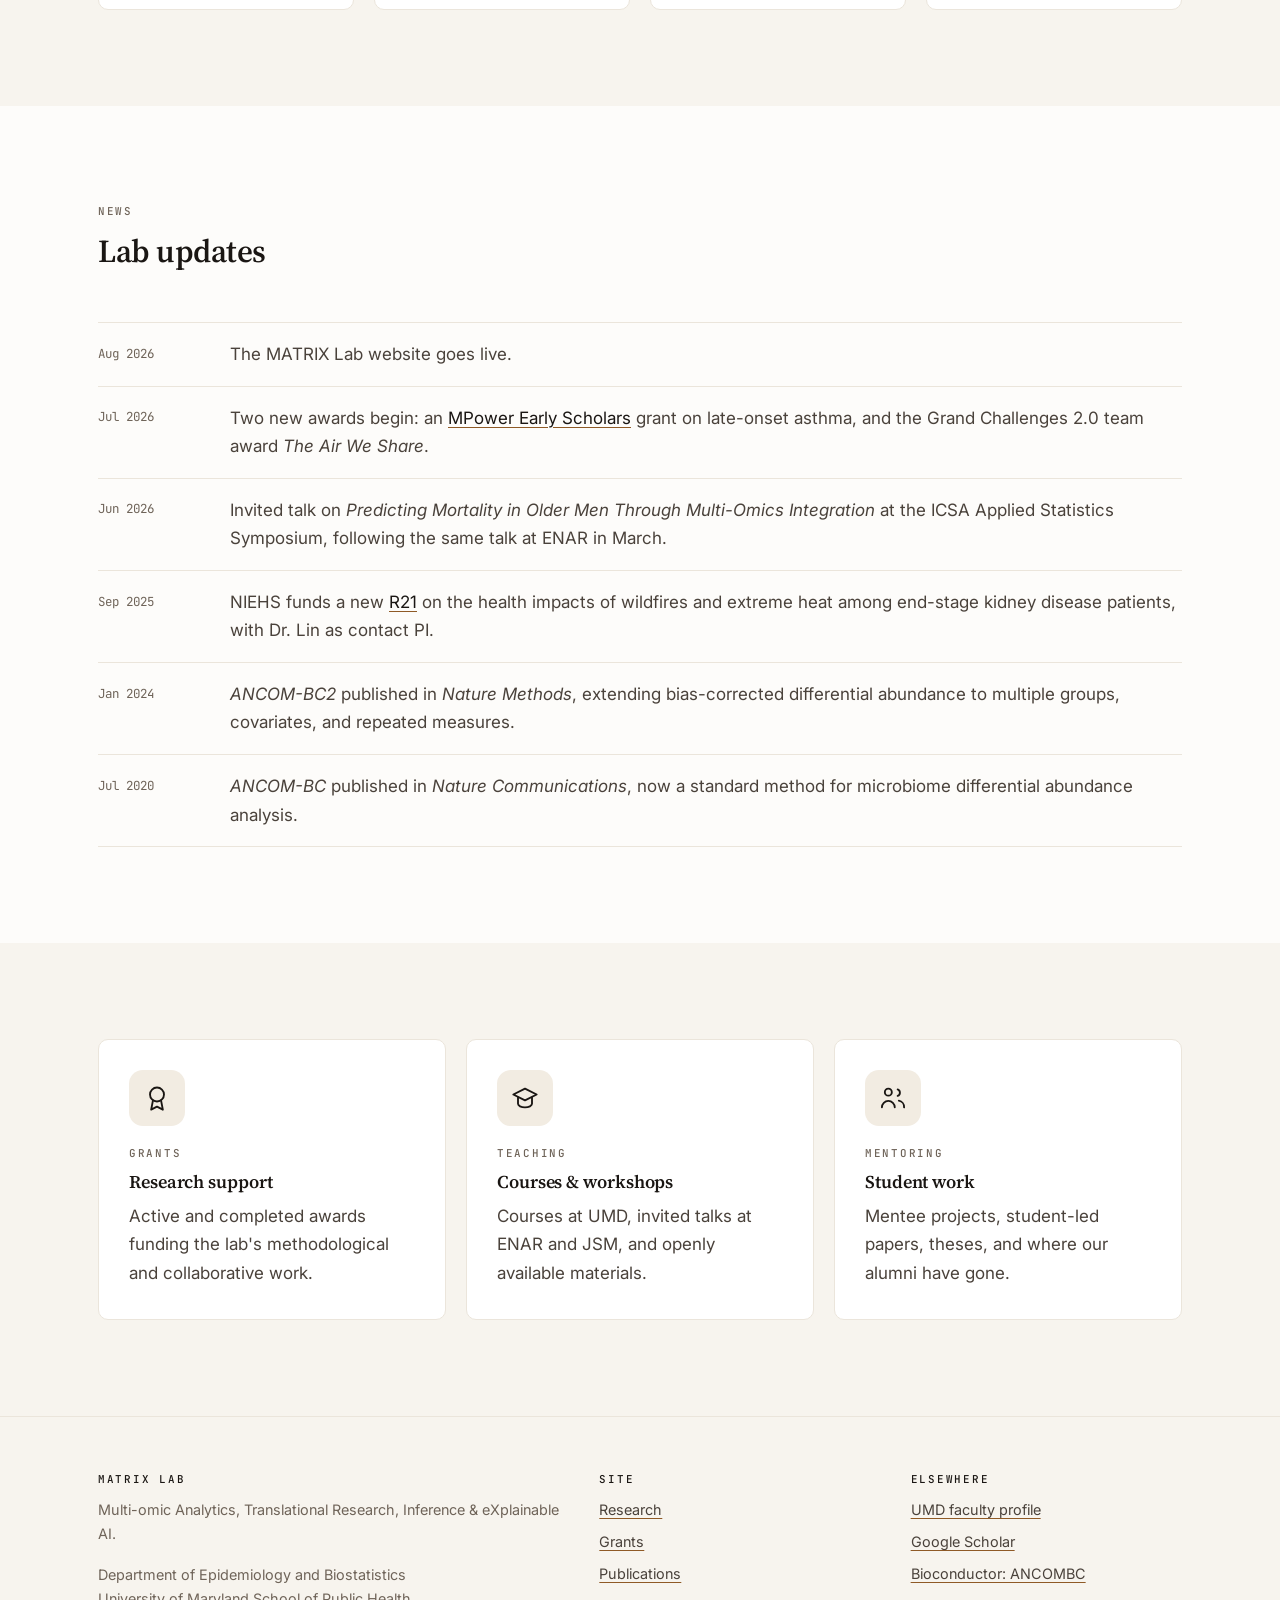
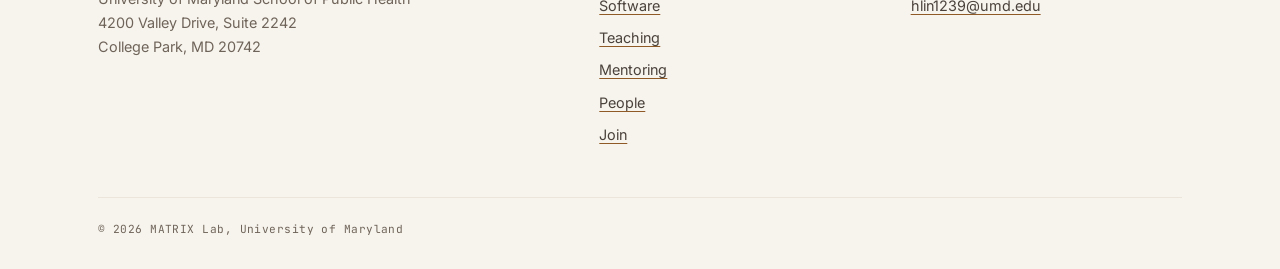
==== commit 1677a0cc: "Restyle the site warm, and make the hero figure a painting Palette. Surfaces, inks and hairlines mov" ====
--- a/docs/index.html
+++ b/docs/index.html
@@ -9,17 +9,51 @@
 <link rel="preconnect" href="https://fonts.gstatic.com" crossorigin>
 <link href="https://fonts.googleapis.com/css2?family=Inter:wght@400;500;600;700&family=JetBrains+Mono:wght@400;500&family=Source+Serif+4:ital,opsz,wght@0,8..60,400..700;1,8..60,400&display=swap" rel="stylesheet">
 <link rel="stylesheet" href="assets/css/style.css">
+<script>
+/* Marks the document before first paint so the opening sequence starts from a
+   blank hero rather than flashing the finished one. Set only when scripting is
+   on and motion is not reduced, so nothing is ever hidden from a reader who
+   would not get the animation. The timeout is a failsafe: if hero.js does not
+   load, the hero appears anyway. */
+(function (d) {
+  try {
+    if (window.matchMedia('(prefers-reduced-motion: reduce)').matches) return;
+  } catch (e) { return; }
+  d.classList.add('hero-anim');
+  setTimeout(function () { d.classList.remove('hero-anim'); }, 3000);
+})(document.documentElement);
+</script>
 </head>
 <body>
+<!-- Icon sprite. Defined once per page and never rendered; only the <use>
+     references are. Stroke styling is inherited from .ic in the stylesheet,
+     so a symbol carries geometry and nothing else. Duplicated per page for
+     the same reason the nav is: there is no build step. -->
+<svg class="icon-defs" aria-hidden="true" focusable="false"><defs>
+  <symbol id="ic-composition" viewBox="0 0 24 24"><path d="M4 20V10M10 20V4M16 20v-7M22 20H2"/></symbol>
+  <symbol id="ic-integration" viewBox="0 0 24 24"><circle cx="7" cy="7" r="4"/><circle cx="17" cy="17" r="4"/><path d="M11 7h6M7 11v6"/></symbol>
+  <symbol id="ic-causal" viewBox="0 0 24 24"><path d="M4 6h9M4 12h6M4 18h12"/><path d="M17 5l3 3-3 3"/></symbol>
+  <symbol id="ic-xai" viewBox="0 0 24 24"><path d="M12 3v4M12 17v4M3 12h4M17 12h4"/><circle cx="12" cy="12" r="4"/></symbol>
+  <symbol id="ic-environment" viewBox="0 0 24 24"><path d="M12 2a7 7 0 0 0-7 7c0 4 3 5 3 9h8c0-4 3-5 3-9a7 7 0 0 0-7-7z"/><path d="M9 21h6"/></symbol>
+  <symbol id="ic-software" viewBox="0 0 24 24"><path d="M4 4h16v13H4z"/><path d="M8 21h8M12 17v4"/><path d="M8 12l2.5-3 2 2.5L15 8"/></symbol>
+  <symbol id="ic-network" viewBox="0 0 24 24"><circle cx="5" cy="6" r="2"/><circle cx="19" cy="8" r="2"/><circle cx="12" cy="17" r="2"/><path d="M6.7 7.2 10.6 15.4M17.4 9.7 13.5 15.5M7 6.3 17 7.7"/></symbol>
+  <symbol id="ic-publications" viewBox="0 0 24 24"><path d="M6 3h8l4 4v14H6z"/><path d="M14 3v4h4"/><path d="M9 12h6M9 16h5"/></symbol>
+  <symbol id="ic-grants" viewBox="0 0 24 24"><circle cx="12" cy="9" r="6"/><path d="M8.5 14.2 7 22l5-2.6L17 22l-1.5-7.8"/></symbol>
+  <symbol id="ic-teaching" viewBox="0 0 24 24"><path d="M12 4 2 9l10 5 10-5-10-5z"/><path d="M6 11.5V17c0 1.7 2.7 3 6 3s6-1.3 6-3v-5.5"/></symbol>
+  <symbol id="ic-mentoring" viewBox="0 0 24 24"><circle cx="8" cy="7" r="3"/><path d="M2.5 20a5.5 5.5 0 0 1 11 0"/><path d="M16 4.6a3 3 0 0 1 0 5.6"/><path d="M17 14.3a5.5 5.5 0 0 1 4.5 5.7"/></symbol>
+  <symbol id="ic-people" viewBox="0 0 24 24"><circle cx="12" cy="7" r="3"/><path d="M6 19a6 6 0 0 1 12 0"/><circle cx="4.4" cy="10.4" r="2.2"/><circle cx="19.6" cy="10.4" r="2.2"/></symbol>
+  <symbol id="ic-join" viewBox="0 0 24 24"><path d="M14 3h5v18h-5"/><path d="M3 12h11"/><path d="M10 8l4 4-4 4"/></symbol>
+  <symbol id="ic-contact" viewBox="0 0 24 24"><path d="M3 6h18v12H3z"/><path d="m3 7 9 6 9-6"/></symbol>
+</defs></svg>
+
 <a class="skip" href="#main">Skip to content</a>
 
 <!-- ============ HEADER ============ -->
 <header class="site-header">
   <div class="wrap nav">
-    <a class="brand" href="index.html"><span class="dot"></span>MATRIX Lab <small>UMD SPH</small></a>
-    <button class="nav-toggle" aria-expanded="false" aria-controls="nav-links" aria-label="Toggle menu">&#9776;</button>
+    <a class="brand" href="index.html" aria-current="page"><span class="dot"></span>MATRIX Lab <small>UMD SPH</small></a>
+    <button class="nav-toggle" aria-expanded="false" aria-controls="nav-links" aria-label="Menu">&#9776;</button>
     <ul class="nav-links" id="nav-links">
-      <li><a href="index.html" class="active">Home</a></li>
       <li><a href="research.html">Research</a></li>
       <li><a href="grants.html">Grants</a></li>
       <li><a href="publications.html">Publications</a></li>
@@ -38,7 +72,7 @@
   <!-- ============ HERO ============ -->
   <div class="hero">
     <div class="wrap hero-grid">
-      <div>
+      <div class="hero-copy">
         <span class="eyebrow">University of Maryland School of Public Health</span>
         <h1>MATRIX Lab</h1>
         <p class="expansion">
@@ -57,88 +91,88 @@
         </div>
       </div>
       <div class="hero-figure" aria-hidden="true">
-        <svg viewBox="0 0 274 274" width="100%" role="presentation">
-          <rect x="0" y="0" width="26" height="26" rx="3" fill="var(--cool)" fill-opacity="0.15"/>
+        <svg id="matrix-figure" viewBox="0 0 274 274" width="100%" role="presentation">
+          <rect x="0" y="0" width="26" height="26" rx="3" fill="var(--fig-cool)" fill-opacity="0.15"/>
           <rect x="31" y="0" width="26" height="26" rx="3" fill="none" stroke="var(--line-2)" stroke-opacity="0.35"/>
-          <rect x="62" y="0" width="26" height="26" rx="3" fill="var(--brand)" fill-opacity="0.49"/>
-          <rect x="93" y="0" width="26" height="26" rx="3" fill="var(--cool)" fill-opacity="0.12"/>
-          <rect x="124" y="0" width="26" height="26" rx="3" fill="var(--cool)" fill-opacity="0.11"/>
-          <rect x="155" y="0" width="26" height="26" rx="3" fill="var(--cool)" fill-opacity="0.12"/>
-          <rect x="186" y="0" width="26" height="26" rx="3" fill="var(--brand)" fill-opacity="0.42"/>
+          <rect x="62" y="0" width="26" height="26" rx="3" fill="var(--fig-warm)" fill-opacity="0.49"/>
+          <rect x="93" y="0" width="26" height="26" rx="3" fill="var(--fig-cool)" fill-opacity="0.12"/>
+          <rect x="124" y="0" width="26" height="26" rx="3" fill="var(--fig-cool)" fill-opacity="0.11"/>
+          <rect x="155" y="0" width="26" height="26" rx="3" fill="var(--fig-cool)" fill-opacity="0.12"/>
+          <rect x="186" y="0" width="26" height="26" rx="3" fill="var(--fig-warm)" fill-opacity="0.42"/>
           <rect x="217" y="0" width="26" height="26" rx="3" fill="none" stroke="var(--line-2)" stroke-opacity="0.35"/>
-          <rect x="248" y="0" width="26" height="26" rx="3" fill="var(--brand)" fill-opacity="0.3"/>
+          <rect x="248" y="0" width="26" height="26" rx="3" fill="var(--fig-warm)" fill-opacity="0.3"/>
           <rect x="0" y="31" width="26" height="26" rx="3" fill="none" stroke="var(--line-2)" stroke-opacity="0.35"/>
           <rect x="31" y="31" width="26" height="26" rx="3" fill="none" stroke="var(--line-2)" stroke-opacity="0.35"/>
           <rect x="62" y="31" width="26" height="26" rx="3" fill="none" stroke="var(--line-2)" stroke-opacity="0.35"/>
-          <rect x="93" y="31" width="26" height="26" rx="3" fill="var(--cool)" fill-opacity="0.39"/>
-          <rect x="124" y="31" width="26" height="26" rx="3" fill="var(--brand)" fill-opacity="0.69"/>
-          <rect x="155" y="31" width="26" height="26" rx="3" fill="var(--brand)" fill-opacity="0.25"/>
-          <rect x="186" y="31" width="26" height="26" rx="3" fill="var(--brand)" fill-opacity="0.35"/>
+          <rect x="93" y="31" width="26" height="26" rx="3" fill="var(--fig-cool)" fill-opacity="0.39"/>
+          <rect x="124" y="31" width="26" height="26" rx="3" fill="var(--fig-warm)" fill-opacity="0.69"/>
+          <rect x="155" y="31" width="26" height="26" rx="3" fill="var(--fig-warm)" fill-opacity="0.25"/>
+          <rect x="186" y="31" width="26" height="26" rx="3" fill="var(--fig-warm)" fill-opacity="0.35"/>
           <rect x="217" y="31" width="26" height="26" rx="3" fill="none" stroke="var(--line-2)" stroke-opacity="0.35"/>
-          <rect x="248" y="31" width="26" height="26" rx="3" fill="var(--brand)" fill-opacity="0.52"/>
+          <rect x="248" y="31" width="26" height="26" rx="3" fill="var(--fig-warm)" fill-opacity="0.52"/>
           <rect x="0" y="62" width="26" height="26" rx="3" fill="none" stroke="var(--line-2)" stroke-opacity="0.35"/>
-          <rect x="31" y="62" width="26" height="26" rx="3" fill="var(--cool)" fill-opacity="0.26"/>
-          <rect x="62" y="62" width="26" height="26" rx="3" fill="var(--brand)" fill-opacity="0.2"/>
-          <rect x="93" y="62" width="26" height="26" rx="3" fill="var(--brand)" fill-opacity="0.58"/>
-          <rect x="124" y="62" width="26" height="26" rx="3" fill="var(--cool)" fill-opacity="0.19"/>
+          <rect x="31" y="62" width="26" height="26" rx="3" fill="var(--fig-cool)" fill-opacity="0.26"/>
+          <rect x="62" y="62" width="26" height="26" rx="3" fill="var(--fig-warm)" fill-opacity="0.2"/>
+          <rect x="93" y="62" width="26" height="26" rx="3" fill="var(--fig-warm)" fill-opacity="0.58"/>
+          <rect x="124" y="62" width="26" height="26" rx="3" fill="var(--fig-cool)" fill-opacity="0.19"/>
           <rect x="155" y="62" width="26" height="26" rx="3" fill="none" stroke="var(--line-2)" stroke-opacity="0.35"/>
-          <rect x="186" y="62" width="26" height="26" rx="3" fill="var(--cool)" fill-opacity="0.19"/>
+          <rect x="186" y="62" width="26" height="26" rx="3" fill="var(--fig-cool)" fill-opacity="0.19"/>
           <rect x="217" y="62" width="26" height="26" rx="3" fill="none" stroke="var(--line-2)" stroke-opacity="0.35"/>
           <rect x="248" y="62" width="26" height="26" rx="3" fill="none" stroke="var(--line-2)" stroke-opacity="0.35"/>
-          <rect x="0" y="93" width="26" height="26" rx="3" fill="var(--brand)" fill-opacity="0.52"/>
+          <rect x="0" y="93" width="26" height="26" rx="3" fill="var(--fig-warm)" fill-opacity="0.52"/>
           <rect x="31" y="93" width="26" height="26" rx="3" fill="none" stroke="var(--line-2)" stroke-opacity="0.35"/>
           <rect x="62" y="93" width="26" height="26" rx="3" fill="none" stroke="var(--line-2)" stroke-opacity="0.35"/>
           <rect x="93" y="93" width="26" height="26" rx="3" fill="none" stroke="var(--line-2)" stroke-opacity="0.35"/>
-          <rect x="124" y="93" width="26" height="26" rx="3" fill="var(--brand)" fill-opacity="0.77"/>
-          <rect x="155" y="93" width="26" height="26" rx="3" fill="var(--brand)" fill-opacity="0.42"/>
+          <rect x="124" y="93" width="26" height="26" rx="3" fill="var(--fig-warm)" fill-opacity="0.77"/>
+          <rect x="155" y="93" width="26" height="26" rx="3" fill="var(--fig-warm)" fill-opacity="0.42"/>
           <rect x="186" y="93" width="26" height="26" rx="3" fill="none" stroke="var(--line-2)" stroke-opacity="0.35"/>
-          <rect x="217" y="93" width="26" height="26" rx="3" fill="var(--brand)" fill-opacity="0.46"/>
-          <rect x="248" y="93" width="26" height="26" rx="3" fill="var(--brand)" fill-opacity="0.57"/>
+          <rect x="217" y="93" width="26" height="26" rx="3" fill="var(--fig-warm)" fill-opacity="0.46"/>
+          <rect x="248" y="93" width="26" height="26" rx="3" fill="var(--fig-warm)" fill-opacity="0.57"/>
           <rect x="0" y="124" width="26" height="26" rx="3" fill="none" stroke="var(--line-2)" stroke-opacity="0.35"/>
           <rect x="31" y="124" width="26" height="26" rx="3" fill="none" stroke="var(--line-2)" stroke-opacity="0.35"/>
           <rect x="62" y="124" width="26" height="26" rx="3" fill="none" stroke="var(--line-2)" stroke-opacity="0.35"/>
-          <rect x="93" y="124" width="26" height="26" rx="3" fill="var(--cool)" fill-opacity="0.31"/>
+          <rect x="93" y="124" width="26" height="26" rx="3" fill="var(--fig-cool)" fill-opacity="0.31"/>
           <rect x="124" y="124" width="26" height="26" rx="3" fill="none" stroke="var(--line-2)" stroke-opacity="0.35"/>
           <rect x="155" y="124" width="26" height="26" rx="3" fill="none" stroke="var(--line-2)" stroke-opacity="0.35"/>
-          <rect x="186" y="124" width="26" height="26" rx="3" fill="var(--cool)" fill-opacity="0.35"/>
+          <rect x="186" y="124" width="26" height="26" rx="3" fill="var(--fig-cool)" fill-opacity="0.35"/>
           <rect x="217" y="124" width="26" height="26" rx="3" fill="none" stroke="var(--line-2)" stroke-opacity="0.35"/>
-          <rect x="248" y="124" width="26" height="26" rx="3" fill="var(--cool)" fill-opacity="0.3"/>
-          <rect x="0" y="155" width="26" height="26" rx="3" fill="var(--brand)" fill-opacity="0.59"/>
+          <rect x="248" y="124" width="26" height="26" rx="3" fill="var(--fig-cool)" fill-opacity="0.3"/>
+          <rect x="0" y="155" width="26" height="26" rx="3" fill="var(--fig-warm)" fill-opacity="0.59"/>
           <rect x="31" y="155" width="26" height="26" rx="3" fill="none" stroke="var(--line-2)" stroke-opacity="0.35"/>
           <rect x="62" y="155" width="26" height="26" rx="3" fill="none" stroke="var(--line-2)" stroke-opacity="0.35"/>
           <rect x="93" y="155" width="26" height="26" rx="3" fill="none" stroke="var(--line-2)" stroke-opacity="0.35"/>
-          <rect x="124" y="155" width="26" height="26" rx="3" fill="var(--brand)" fill-opacity="0.4"/>
+          <rect x="124" y="155" width="26" height="26" rx="3" fill="var(--fig-warm)" fill-opacity="0.4"/>
           <rect x="155" y="155" width="26" height="26" rx="3" fill="none" stroke="var(--line-2)" stroke-opacity="0.35"/>
-          <rect x="186" y="155" width="26" height="26" rx="3" fill="var(--brand)" fill-opacity="0.45"/>
-          <rect x="217" y="155" width="26" height="26" rx="3" fill="var(--brand)" fill-opacity="0.23"/>
-          <rect x="248" y="155" width="26" height="26" rx="3" fill="var(--brand)" fill-opacity="0.64"/>
-          <rect x="0" y="186" width="26" height="26" rx="3" fill="var(--brand)" fill-opacity="0.31"/>
-          <rect x="31" y="186" width="26" height="26" rx="3" fill="var(--cool)" fill-opacity="0.36"/>
-          <rect x="62" y="186" width="26" height="26" rx="3" fill="var(--brand)" fill-opacity="0.44"/>
+          <rect x="186" y="155" width="26" height="26" rx="3" fill="var(--fig-warm)" fill-opacity="0.45"/>
+          <rect x="217" y="155" width="26" height="26" rx="3" fill="var(--fig-warm)" fill-opacity="0.23"/>
+          <rect x="248" y="155" width="26" height="26" rx="3" fill="var(--fig-warm)" fill-opacity="0.64"/>
+          <rect x="0" y="186" width="26" height="26" rx="3" fill="var(--fig-warm)" fill-opacity="0.31"/>
+          <rect x="31" y="186" width="26" height="26" rx="3" fill="var(--fig-cool)" fill-opacity="0.36"/>
+          <rect x="62" y="186" width="26" height="26" rx="3" fill="var(--fig-warm)" fill-opacity="0.44"/>
           <rect x="93" y="186" width="26" height="26" rx="3" fill="none" stroke="var(--line-2)" stroke-opacity="0.35"/>
           <rect x="124" y="186" width="26" height="26" rx="3" fill="none" stroke="var(--line-2)" stroke-opacity="0.35"/>
           <rect x="155" y="186" width="26" height="26" rx="3" fill="none" stroke="var(--line-2)" stroke-opacity="0.35"/>
           <rect x="186" y="186" width="26" height="26" rx="3" fill="none" stroke="var(--line-2)" stroke-opacity="0.35"/>
-          <rect x="217" y="186" width="26" height="26" rx="3" fill="var(--brand)" fill-opacity="0.42"/>
-          <rect x="248" y="186" width="26" height="26" rx="3" fill="var(--cool)" fill-opacity="0.37"/>
+          <rect x="217" y="186" width="26" height="26" rx="3" fill="var(--fig-warm)" fill-opacity="0.42"/>
+          <rect x="248" y="186" width="26" height="26" rx="3" fill="var(--fig-cool)" fill-opacity="0.37"/>
           <rect x="0" y="217" width="26" height="26" rx="3" fill="none" stroke="var(--line-2)" stroke-opacity="0.35"/>
-          <rect x="31" y="217" width="26" height="26" rx="3" fill="var(--brand)" fill-opacity="0.27"/>
-          <rect x="62" y="217" width="26" height="26" rx="3" fill="var(--brand)" fill-opacity="0.3"/>
-          <rect x="93" y="217" width="26" height="26" rx="3" fill="var(--cool)" fill-opacity="0.28"/>
-          <rect x="124" y="217" width="26" height="26" rx="3" fill="var(--brand)" fill-opacity="0.16"/>
-          <rect x="155" y="217" width="26" height="26" rx="3" fill="var(--cool)" fill-opacity="0.21"/>
+          <rect x="31" y="217" width="26" height="26" rx="3" fill="var(--fig-warm)" fill-opacity="0.27"/>
+          <rect x="62" y="217" width="26" height="26" rx="3" fill="var(--fig-warm)" fill-opacity="0.3"/>
+          <rect x="93" y="217" width="26" height="26" rx="3" fill="var(--fig-cool)" fill-opacity="0.28"/>
+          <rect x="124" y="217" width="26" height="26" rx="3" fill="var(--fig-warm)" fill-opacity="0.16"/>
+          <rect x="155" y="217" width="26" height="26" rx="3" fill="var(--fig-cool)" fill-opacity="0.21"/>
           <rect x="186" y="217" width="26" height="26" rx="3" fill="none" stroke="var(--line-2)" stroke-opacity="0.35"/>
           <rect x="217" y="217" width="26" height="26" rx="3" fill="none" stroke="var(--line-2)" stroke-opacity="0.35"/>
           <rect x="248" y="217" width="26" height="26" rx="3" fill="none" stroke="var(--line-2)" stroke-opacity="0.35"/>
-          <rect x="0" y="248" width="26" height="26" rx="3" fill="var(--cool)" fill-opacity="0.29"/>
+          <rect x="0" y="248" width="26" height="26" rx="3" fill="var(--fig-cool)" fill-opacity="0.29"/>
           <rect x="31" y="248" width="26" height="26" rx="3" fill="none" stroke="var(--line-2)" stroke-opacity="0.35"/>
-          <rect x="62" y="248" width="26" height="26" rx="3" fill="var(--brand)" fill-opacity="0.72"/>
+          <rect x="62" y="248" width="26" height="26" rx="3" fill="var(--fig-warm)" fill-opacity="0.72"/>
           <rect x="93" y="248" width="26" height="26" rx="3" fill="none" stroke="var(--line-2)" stroke-opacity="0.35"/>
           <rect x="124" y="248" width="26" height="26" rx="3" fill="none" stroke="var(--line-2)" stroke-opacity="0.35"/>
           <rect x="155" y="248" width="26" height="26" rx="3" fill="none" stroke="var(--line-2)" stroke-opacity="0.35"/>
-          <rect x="186" y="248" width="26" height="26" rx="3" fill="var(--cool)" fill-opacity="0.22"/>
-          <rect x="217" y="248" width="26" height="26" rx="3" fill="var(--brand)" fill-opacity="0.55"/>
-          <rect x="248" y="248" width="26" height="26" rx="3" fill="var(--brand)" fill-opacity="0.2"/>
+          <rect x="186" y="248" width="26" height="26" rx="3" fill="var(--fig-cool)" fill-opacity="0.22"/>
+          <rect x="217" y="248" width="26" height="26" rx="3" fill="var(--fig-warm)" fill-opacity="0.55"/>
+          <rect x="248" y="248" width="26" height="26" rx="3" fill="var(--fig-warm)" fill-opacity="0.2"/>
         </svg>
         <p class="figure-note">A sparse abundance matrix: taxa &times; samples</p>
       </div>
@@ -158,54 +192,78 @@
         </p>
       </div>
 
-      <div class="grid grid-3">
-        <div class="card">
-          <div class="icon" aria-hidden="true">
-            <svg viewBox="0 0 24 24" fill="none" stroke="currentColor" stroke-width="1.8" stroke-linecap="round"><path d="M4 20V10M10 20V4M16 20v-7M22 20H2"/></svg>
-          </div>
-          <h3>Compositional data analysis</h3>
-          <p>Bias-corrected differential abundance for microbiome and other relative-abundance data, with rigorous control of false discoveries.</p>
-        </div>
-
-        <div class="card">
-          <div class="icon" aria-hidden="true">
-            <svg viewBox="0 0 24 24" fill="none" stroke="currentColor" stroke-width="1.8" stroke-linecap="round"><circle cx="7" cy="7" r="4"/><circle cx="17" cy="17" r="4"/><path d="M11 7h6M7 11v6"/></svg>
-          </div>
-          <h3>Multi-omics integration</h3>
-          <p>Joint modeling across metagenomics, metabolomics, proteomics, and clinical data to recover signals no single assay reveals.</p>
-        </div>
-
-        <div class="card">
-          <div class="icon" aria-hidden="true">
-            <svg viewBox="0 0 24 24" fill="none" stroke="currentColor" stroke-width="1.8" stroke-linecap="round"><path d="M4 6h9M4 12h6M4 18h12"/><path d="M17 5l3 3-3 3"/></svg>
-          </div>
-          <h3>Causal inference</h3>
-          <p>Mediation, confounding, and treatment-effect estimation in observational omics studies, longitudinal cohorts, and clinical trials.</p>
-        </div>
-
-        <div class="card">
-          <div class="icon" aria-hidden="true">
-            <svg viewBox="0 0 24 24" fill="none" stroke="currentColor" stroke-width="1.8" stroke-linecap="round"><path d="M12 3v4M12 17v4M3 12h4M17 12h4"/><circle cx="12" cy="12" r="4"/></svg>
-          </div>
-          <h3>Explainable AI</h3>
-          <p>Machine-learning models whose predictions come with an interpretable account of <em>why</em>, a prerequisite for biomedical adoption.</p>
-        </div>
-
-        <div class="card">
-          <div class="icon" aria-hidden="true">
-            <svg viewBox="0 0 24 24" fill="none" stroke="currentColor" stroke-width="1.8" stroke-linecap="round"><path d="M12 2a7 7 0 0 0-7 7c0 4 3 5 3 9h8c0-4 3-5 3-9a7 7 0 0 0-7-7z"/><path d="M9 21h6"/></svg>
-          </div>
-          <h3>Environmental health</h3>
-          <p>Linking exposures to the microbiome, the metabolome, and downstream health outcomes across the life course.</p>
-        </div>
-
-        <div class="card">
-          <div class="icon" aria-hidden="true">
-            <svg viewBox="0 0 24 24" fill="none" stroke="currentColor" stroke-width="1.8" stroke-linecap="round"><path d="M4 4h16v13H4z"/><path d="M8 21h8M12 17v4"/><path d="M8 12l2.5-3 2 2.5L15 8"/></svg>
-          </div>
-          <h3>Open-source software</h3>
-          <p>Every method is released with documented, maintained R or Python software, so that findings are reproducible by anyone.</p>
-        </div>
+      <div class="grid grid-3 grid-disclose">
+        <details class="card">
+          <summary>
+            <div class="icon" aria-hidden="true">
+              <svg class="ic" viewBox="0 0 24 24"><use href="#ic-composition"/></svg>
+            </div>
+            <h3>Compositional data analysis</h3>
+          </summary>
+          <div class="disclosure">
+            <p>Bias-corrected differential abundance for microbiome and other relative-abundance data, with rigorous control of false discoveries.</p>
+          </div>
+        </details>
+
+        <details class="card">
+          <summary>
+            <div class="icon" aria-hidden="true">
+              <svg class="ic" viewBox="0 0 24 24"><use href="#ic-integration"/></svg>
+            </div>
+            <h3>Multi-omics integration</h3>
+          </summary>
+          <div class="disclosure">
+            <p>Joint modeling across metagenomics, metabolomics, proteomics, and clinical data to recover signals no single assay reveals.</p>
+          </div>
+        </details>
+
+        <details class="card">
+          <summary>
+            <div class="icon" aria-hidden="true">
+              <svg class="ic" viewBox="0 0 24 24"><use href="#ic-causal"/></svg>
+            </div>
+            <h3>Causal inference</h3>
+          </summary>
+          <div class="disclosure">
+            <p>Mediation, confounding, and treatment-effect estimation in observational omics studies, longitudinal cohorts, and clinical trials.</p>
+          </div>
+        </details>
+
+        <details class="card">
+          <summary>
+            <div class="icon" aria-hidden="true">
+              <svg class="ic" viewBox="0 0 24 24"><use href="#ic-xai"/></svg>
+            </div>
+            <h3>Explainable AI</h3>
+          </summary>
+          <div class="disclosure">
+            <p>Machine-learning models whose predictions come with an interpretable account of <em>why</em>, a prerequisite for biomedical adoption.</p>
+          </div>
+        </details>
+
+        <details class="card">
+          <summary>
+            <div class="icon" aria-hidden="true">
+              <svg class="ic" viewBox="0 0 24 24"><use href="#ic-environment"/></svg>
+            </div>
+            <h3>Environmental health</h3>
+          </summary>
+          <div class="disclosure">
+            <p>Linking exposures to the microbiome, the metabolome, and downstream health outcomes across the life course.</p>
+          </div>
+        </details>
+
+        <details class="card">
+          <summary>
+            <div class="icon" aria-hidden="true">
+              <svg class="ic" viewBox="0 0 24 24"><use href="#ic-software"/></svg>
+            </div>
+            <h3>Open-source software</h3>
+          </summary>
+          <div class="disclosure">
+            <p>Every method is released with documented, maintained R or Python software, so that findings are reproducible by anyone.</p>
+          </div>
+        </details>
       </div>
     </div>
   </section>
@@ -262,17 +320,20 @@
   <section class="soft">
     <div class="wrap">
       <div class="grid grid-3">
-        <a class="card" href="grants.html" style="color:inherit">
+        <a class="card" href="grants.html">
+          <div class="icon" aria-hidden="true"><svg class="ic" viewBox="0 0 24 24"><use href="#ic-grants"/></svg></div>
           <span class="kicker">Grants</span>
           <h3>Research support</h3>
           <p>Active and completed awards funding the lab's methodological and collaborative work.</p>
         </a>
-        <a class="card" href="teaching.html" style="color:inherit">
+        <a class="card" href="teaching.html">
+          <div class="icon" aria-hidden="true"><svg class="ic" viewBox="0 0 24 24"><use href="#ic-teaching"/></svg></div>
           <span class="kicker">Teaching</span>
           <h3>Courses &amp; workshops</h3>
           <p>Courses at UMD, invited talks at ENAR and JSM, and openly available materials.</p>
         </a>
-        <a class="card" href="mentoring.html" style="color:inherit">
+        <a class="card" href="mentoring.html">
+          <div class="icon" aria-hidden="true"><svg class="ic" viewBox="0 0 24 24"><use href="#ic-mentoring"/></svg></div>
           <span class="kicker">Mentoring</span>
           <h3>Student work</h3>
           <p>Mentee projects, student-led papers, theses, and where our alumni have gone.</p>
@@ -342,5 +403,6 @@
 </footer>
 
 <script src="assets/js/main.js"></script>
+<script src="assets/js/hero.js"></script>
 </body>
 </html>
--- a/docs/assets/css/style.css
+++ b/docs/assets/css/style.css
@@ -1,351 +1,590 @@
-/* ==========================================================================
-   MATRIX Lab - stylesheet
-   Light, minimalist, technical. All color decisions live in :root below,
-   so re-theming the entire site is a few lines of editing.
-   ========================================================================== */
-
-:root {
-  /* --- Surfaces (light throughout) --- */
-  --paper:      #fcfcfd;   /* page background */
-  --paper-warm: #f5f7fa;   /* alternating sections, page headers */
-  --paper-tint: #eef2f8;   /* hero wash */
-  --card:       #ffffff;
-
-  /* --- Ink --- */
-  --ink:    #101418;       /* headings + body */
-  --ink-2:  #39424f;       /* secondary body */
-  --muted:  #616d7e;       /* captions, labels */
-  --line:   #e4e8ef;       /* hairlines */
-  --line-2: #d3dae4;       /* stronger hairlines */
-
-  /* --- Accents --- */
-  --brand:      #c31431;   /* UMD-inspired red: links, accents */
-  --brand-dark: #8f0d23;
-  --brand-soft: rgba(195, 20, 49, .07);
-  --cool:       #4a6fa5;   /* cool secondary, used only in graphics */
-
-  /* --- Type --- */
-  --serif: "Source Serif 4", Georgia, "Times New Roman", serif;
-  --sans:  "Inter", -apple-system, BlinkMacSystemFont, "Segoe UI", Roboto, Arial, sans-serif;
-  --mono:  "JetBrains Mono", ui-monospace, "Cascadia Code", Consolas, monospace;
-
-  /* --- Layout --- */
-  --maxw: 1140px;
-  --radius: 10px;
-}
-
-/* --- Baseline --- */
-*, *::before, *::after { box-sizing: border-box; }
-html { scroll-behavior: smooth; -webkit-text-size-adjust: 100%; }
-body {
-  margin: 0;
-  font-family: var(--sans);
-  font-size: 17px;
-  line-height: 1.68;
-  color: var(--ink-2);
-  background: var(--paper);
-  -webkit-font-smoothing: antialiased;
-}
-img { max-width: 100%; display: block; }
-a { color: var(--brand); text-decoration: none; }
-a:hover { text-decoration: underline; text-underline-offset: 3px; }
-
-h1, h2, h3, h4 {
-  font-family: var(--serif); font-weight: 600; line-height: 1.18;
-  color: var(--ink); margin: 0 0 .5em; letter-spacing: -.015em;
-}
-h1 { font-size: clamp(2.2rem, 5vw, 3.2rem); }
-h2 { font-size: clamp(1.55rem, 3vw, 2rem); }
-h3 { font-size: 1.13rem; letter-spacing: -.005em; }
-p  { margin: 0 0 1.15em; }
-ul, ol { margin: 0 0 1.15em; padding-left: 1.25em; }
-li { margin-bottom: .45em; }
-strong { color: var(--ink); font-weight: 600; }
-code {
-  font-family: var(--mono); font-size: .86em; color: var(--ink);
-  background: var(--paper-warm); border: 1px solid var(--line);
-  border-radius: 5px; padding: .12em .42em;
-}
-hr { border: 0; border-top: 1px solid var(--line); margin: 3rem 0; }
-
-.wrap { max-width: var(--maxw); margin: 0 auto; padding: 0 28px; }
-.narrow { max-width: 790px; }
-
-/* ==========================================================================
-   Header / navigation
-   ========================================================================== */
-.site-header {
-  position: sticky; top: 0; z-index: 50;
-  background: rgba(252,252,253,.86);
-  backdrop-filter: saturate(180%) blur(12px);
-  border-bottom: 1px solid var(--line);
-}
-.nav { display: flex; align-items: center; justify-content: space-between; height: 66px; gap: 20px; }
-
-.brand {
-  display: flex; align-items: baseline; gap: .5rem; flex: none;
-  font-family: var(--serif); font-size: 1.2rem; font-weight: 700;
-  color: var(--ink); letter-spacing: -.02em;
-}
-.brand:hover { text-decoration: none; }
-.brand .dot { width: 8px; height: 8px; border-radius: 2px; background: var(--brand); display: inline-block; }
-.brand small {
-  font-family: var(--mono); font-size: .64rem; font-weight: 500; color: var(--muted);
-  letter-spacing: .1em; text-transform: uppercase;
-}
-
-.nav-links { display: flex; gap: 1px; list-style: none; margin: 0; padding: 0; }
-.nav-links li { margin: 0; }
-.nav-links a {
-  display: block; padding: 7px 10px; border-radius: 7px;
-  color: var(--ink-2); font-size: .855rem; font-weight: 500; white-space: nowrap;
-}
-.nav-links a:hover { background: var(--paper-warm); color: var(--ink); text-decoration: none; }
-.nav-links a.active { color: var(--brand); background: var(--brand-soft); }
-
-.nav-toggle {
-  display: none; background: none; border: 1px solid var(--line-2); border-radius: 8px;
-  padding: 7px 11px; cursor: pointer; font-size: 1rem; line-height: 1; color: var(--ink);
-}
-
-@media (max-width: 1060px) {
-  .nav-toggle { display: block; }
-  .nav-links {
-    display: none; position: absolute; top: 66px; left: 0; right: 0;
-    flex-direction: column; gap: 0; padding: 8px 20px 18px;
-    background: var(--paper); border-bottom: 1px solid var(--line);
-  }
-  .nav-links.open { display: flex; }
-  .nav-links a { padding: 11px 8px; font-size: .95rem; }
-}
-@media (max-width: 420px) { .brand small { display: none; } }
-
-/* ==========================================================================
-   Hero (light)
-   ========================================================================== */
-.hero {
-  background:
-    linear-gradient(180deg, var(--paper-tint) 0%, var(--paper) 88%);
-  border-bottom: 1px solid var(--line);
-  padding: 84px 0 78px;
-  position: relative; overflow: hidden;
-}
-.hero-grid { display: grid; grid-template-columns: 1.25fr .75fr; gap: 56px; align-items: center; }
-@media (max-width: 940px) {
-  .hero-grid { grid-template-columns: 1fr; gap: 40px; }
-  .hero-figure { display: none; }
-}
-.hero h1 { margin-bottom: .22em; }
-.hero .expansion {
-  font-family: var(--sans); font-size: clamp(1rem, 2vw, 1.16rem);
-  color: var(--muted); margin-bottom: 1.5em; max-width: 46ch;
-}
-.hero .expansion b { color: var(--brand); font-weight: 600; }
-.hero .mission { font-size: 1.07rem; color: var(--ink-2); max-width: 60ch; }
-.tagline {
-  font-family: var(--serif); font-style: italic; font-size: 1.22rem; color: var(--ink);
-  border-left: 2px solid var(--brand); padding-left: 1.1rem; margin: 2.1rem 0 0;
-}
-
-/* mono micro-labels give the site its technical register */
-.eyebrow, .kicker, .lbl {
-  font-family: var(--mono); font-size: .68rem; font-weight: 500;
-  letter-spacing: .16em; text-transform: uppercase;
-}
-.eyebrow { display: inline-block; color: var(--brand); margin-bottom: 1.15rem; }
-.kicker  { display: block; color: var(--brand); margin-bottom: .8rem; }
-
-/* --- Buttons --- */
-.btn {
-  display: inline-block; padding: 10px 19px; border-radius: 8px;
-  font-size: .9rem; font-weight: 600; border: 1px solid transparent; cursor: pointer;
-  transition: background .15s ease, border-color .15s ease, color .15s ease;
-}
-.btn:hover { text-decoration: none; }
-.btn-primary { background: var(--brand); color: #fff; }
-.btn-primary:hover { background: var(--brand-dark); }
-.btn-outline { border-color: var(--line-2); color: var(--ink); background: var(--card); }
-.btn-outline:hover { border-color: var(--brand); color: var(--brand); }
-.btn-row { display: flex; flex-wrap: wrap; gap: 11px; margin-top: 2.1rem; }
-
-/* ==========================================================================
-   Sections
-   ========================================================================== */
-section { padding: 84px 0; }
-section.soft {
-  background: var(--paper-warm);
-  border-top: 1px solid var(--line); border-bottom: 1px solid var(--line);
-}
-.section-head { max-width: 70ch; margin-bottom: 2.8rem; }
-.section-head p { color: var(--muted); margin-bottom: 0; }
-
-/* Interior page header */
-.page-head {
-  background: linear-gradient(180deg, var(--paper-tint), var(--paper-warm));
-  border-bottom: 1px solid var(--line); padding: 58px 0 50px;
-}
-.page-head h1 { margin-bottom: .28em; }
-.page-head p { color: var(--muted); max-width: 68ch; margin-bottom: 0; }
-
-/* --- Grids & cards --- */
-.grid { display: grid; gap: 18px; }
-.grid-2 { grid-template-columns: repeat(auto-fit, minmax(300px, 1fr)); }
-.grid-3 { grid-template-columns: repeat(auto-fit, minmax(275px, 1fr)); }
-.grid-4 { grid-template-columns: repeat(auto-fit, minmax(200px, 1fr)); }
-
-.card {
-  background: var(--card); border: 1px solid var(--line); border-radius: var(--radius);
-  padding: 26px 26px 28px;
-  transition: border-color .18s ease, transform .18s ease;
-}
-.card:hover { border-color: var(--line-2); transform: translateY(-2px); }
-.card h3 { margin-bottom: .5em; }
-.card p:last-child { margin-bottom: 0; }
-.card .icon {
-  width: 34px; height: 34px; border-radius: 8px; display: grid; place-items: center;
-  background: var(--brand-soft); color: var(--brand); margin-bottom: 15px;
-}
-.card .icon svg { width: 19px; height: 19px; }
-.card .role { color: var(--brand); font-weight: 600; font-size: .87rem; margin-bottom: .9em; }
-
-/* Stat tiles */
-.stat { text-align: center; padding: 26px 16px; }
-.stat .num { font-family: var(--serif); font-size: 2.15rem; font-weight: 600; color: var(--ink); line-height: 1; }
-.stat .lbl { display: block; color: var(--muted); margin-top: .7rem; }
-
-/* --- News list --- */
-.news { list-style: none; padding: 0; margin: 0; }
-.news li {
-  display: grid; grid-template-columns: 112px 1fr; gap: 20px;
-  padding: 17px 0; border-top: 1px solid var(--line); margin: 0;
-}
-.news li:last-child { border-bottom: 1px solid var(--line); }
-.news time { font-family: var(--mono); font-size: .78rem; color: var(--muted); padding-top: .3em; }
-.news p { margin: 0; }
-@media (max-width: 620px) { .news li { grid-template-columns: 1fr; gap: 5px; } }
-
-/* --- People --- */
-.person { display: grid; grid-template-columns: 190px 1fr; gap: 34px; align-items: start; }
-.person img, .person .avatar {
-  width: 190px; height: 232px; object-fit: cover; border-radius: var(--radius);
-  border: 1px solid var(--line); background: var(--paper-warm);
-}
-.avatar {
-  display: grid; place-items: center; color: var(--muted);
-  font-family: var(--mono); font-size: .7rem; text-align: center; padding: 14px; line-height: 1.6;
-}
-.person h3 { margin-bottom: .18em; font-size: 1.3rem; }
-.person .role { color: var(--brand); font-weight: 600; font-size: .9rem; margin-bottom: 1.1em; }
-@media (max-width: 700px) { .person { grid-template-columns: 1fr; gap: 20px; } }
-
-.member { text-align: center; }
-.member .avatar, .member img { width: 100%; height: 190px; margin-bottom: 15px; }
-.member h3 { font-size: 1rem; margin-bottom: .12em; }
-.member .role { font-size: .82rem; color: var(--muted); margin: 0; }
-
-/* --- Entry lists: publications, grants, courses, mentee projects --- */
-.pub-list { list-style: none; padding: 0; margin: 0; }
-.pub-list > li { padding: 24px 0; border-top: 1px solid var(--line); margin: 0; }
-.pub-list > li:last-child { border-bottom: 1px solid var(--line); }
-.pub-title {
-  font-family: var(--serif); font-size: 1.12rem; font-weight: 600;
-  display: block; margin-bottom: .32em; color: var(--ink);
-}
-.pub-authors { color: var(--muted); font-size: .92rem; margin-bottom: .3em; }
-.pub-authors .me { color: var(--ink); font-weight: 600; }
-.pub-venue { font-size: .92rem; margin-bottom: 0; color: var(--muted); }
-.pub-venue em { color: var(--ink); font-style: italic; }
-.pub-note { font-size: .95rem; margin: .7em 0 0; }
-.pub-links { margin-top: .7em; display: flex; flex-wrap: wrap; gap: 7px; }
-
-.tag {
-  display: inline-block; font-family: var(--mono); font-size: .68rem; font-weight: 500;
-  letter-spacing: .05em; padding: 3px 9px; border-radius: 999px;
-  border: 1px solid var(--line); background: var(--paper-warm); color: var(--muted);
-}
-a.tag:hover { border-color: var(--brand); color: var(--brand); text-decoration: none; }
-.tag-hi { background: var(--brand-soft); border-color: rgba(195,20,49,.22); color: var(--brand); }
-.tag-on { background: #e9f3ec; border-color: #c3e0cc; color: #1f6b3a; }   /* active / current */
-.tag-off{ background: var(--paper-warm); border-color: var(--line); color: var(--muted); } /* completed */
-
-/* --- Key/value rows --- */
-.rows { border-top: 1px solid var(--line); }
-.rows > div {
-  display: grid; grid-template-columns: 178px 1fr; gap: 20px;
-  padding: 15px 0; border-bottom: 1px solid var(--line);
-}
-.rows .k { font-family: var(--mono); font-size: .72rem; letter-spacing: .08em;
-           text-transform: uppercase; color: var(--muted); padding-top: .35em; }
-@media (max-width: 620px) { .rows > div { grid-template-columns: 1fr; gap: 3px; } .rows .k { padding-top: 0; } }
-
-/* --- Callout --- */
-.callout {
-  background: var(--paper-warm); border: 1px solid var(--line);
-  border-left: 2px solid var(--brand); border-radius: var(--radius); padding: 24px 28px;
-}
-.callout h3 { margin-top: 0; }
-.callout p:last-child { margin-bottom: 0; }
-
-/* --- Placeholder marker: obvious on screen, easy to grep for --- */
-.todo {
-  display: block; border: 1px dashed var(--line-2); border-radius: var(--radius);
-  background: repeating-linear-gradient(135deg, transparent, transparent 9px, rgba(0,0,0,.014) 9px, rgba(0,0,0,.014) 18px);
-  padding: 18px 22px; color: var(--muted); font-size: .93rem;
-}
-.todo::before {
-  content: "PLACEHOLDER"; display: block; font-family: var(--mono); font-size: .62rem;
-  letter-spacing: .16em; color: var(--brand); margin-bottom: .5em;
-}
-.todo p:last-child { margin-bottom: 0; }
-
-/* ==========================================================================
-   Footer (light)
-   ========================================================================== */
-.site-footer {
-  background: var(--paper-warm); border-top: 1px solid var(--line);
-  color: var(--muted); padding: 56px 0 30px; font-size: .9rem;
-}
-.site-footer h4 {
-  font-family: var(--mono); font-size: .68rem; font-weight: 500; letter-spacing: .16em;
-  text-transform: uppercase; color: var(--ink); margin-bottom: 1.1em;
-}
-.site-footer a { color: var(--ink-2); }
-.site-footer a:hover { color: var(--brand); }
-.footer-grid { display: grid; grid-template-columns: 1.7fr 1fr 1fr; gap: 40px; }
-@media (max-width: 760px) { .footer-grid { grid-template-columns: 1fr; gap: 30px; } }
-.site-footer ul { list-style: none; padding: 0; margin: 0; }
-.site-footer li { margin-bottom: .55em; }
-.footer-bottom {
-  margin-top: 42px; padding-top: 22px; border-top: 1px solid var(--line);
-  display: flex; justify-content: space-between; flex-wrap: wrap; gap: 10px;
-  font-family: var(--mono); font-size: .7rem; letter-spacing: .04em; color: var(--muted);
-}
-
-/* Accessibility */
-.skip { position: absolute; left: -9999px; }
-.skip:focus {
-  left: 14px; top: 14px; background: var(--card); color: var(--ink);
-  padding: 10px 16px; border-radius: 8px; border: 1px solid var(--line-2); z-index: 100;
-}
-:focus-visible { outline: 2px solid var(--brand); outline-offset: 2px; border-radius: 4px; }
-
-@media print {
-  .site-header, .site-footer, .btn-row, .nav-toggle { display: none; }
-  body { font-size: 11pt; }
-}
-
-/* --- Hero figure: the sparse-matrix motif --- */
-.hero-figure { justify-self: end; max-width: 300px; width: 100%; }
-.hero-figure svg { display: block; overflow: visible; }
-.figure-note {
-  font-family: var(--mono); font-size: .62rem; letter-spacing: .1em;
-  text-transform: uppercase; color: var(--muted);
-  margin: 1.1rem 0 0; text-align: right;
-}
-
-/* --- Cards that are themselves links --- */
-a.card { display: block; text-decoration: none; }
-a.card:hover { text-decoration: none; border-color: var(--brand); }
-a.card h3 { color: var(--ink); }
-a.card .kicker { margin-bottom: .55rem; }
-a.card p { color: var(--ink-2); }
+/* ==========================================================================
+   MATRIX Lab - stylesheet
+   Warm, minimalist, technical. All color decisions live in :root below, so
+   re-theming the entire site is a few lines of editing.
+   ========================================================================== */
+
+:root {
+  /* --- Surfaces (warm, light throughout) --- */
+  --paper:       #fdfcfa;   /* warm white: page background */
+  --paper-warm:  #f7f4ee;   /* linen: alternating sections, page headers */
+  --paper-tint:  #f2ece2;   /* warm sand: hero wash */
+  --card:        #ffffff;
+  --paper-alpha: rgba(253, 252, 250, .86);   /* translucent sticky header */
+
+  /* --- Ink (warm neutrals) --- */
+  --ink:    #1a1613;       /* headings + body */
+  --ink-2:  #4a423b;       /* secondary body */
+  --muted:  #6f6459;       /* captions, labels */
+  --line:   #ebe5db;       /* hairlines */
+  --line-2: #ddd4c7;       /* stronger hairlines */
+
+  /* --- Accents ---
+     The red is reserved. It appears in five places only: the brand dot, the
+     current-page nav item, the primary button, the tagline rule and .tag-hi.
+     Everything that used to be red is now ink or ochre, which is what makes
+     the page read as calm without giving up the UMD identity. --- */
+  --brand:      #a8232f;   /* UMD red, reserved */
+  --brand-dark: #7f1823;
+  --brand-soft: rgba(168, 35, 47, .06);
+  --brand-line: rgba(168, 35, 47, .20);
+  --accent:     #8f5a26;   /* ochre: link underlines, roles, hover */
+  --on-brand:   #ffffff;
+
+  /* --- Figure palette. Held separately from the UI accent so the artwork can
+     stay vivid while the interface recedes. --- */
+  --fig-warm: #a8232f;
+  --fig-cool: #6a7f8c;
+  --cool:     #6a7f8c;     /* retained name, graphics only */
+
+  /* --- Status: warm sage, so "active" does not import a cool green --- */
+  --ok-bg:   #eef2e8;
+  --ok-line: #cfdbc0;
+  --ok-ink:  #43592f;
+
+  --shadow: 0 8px 24px rgba(26, 22, 19, .07);
+
+  /* --- Type --- */
+  --serif: "Source Serif 4", Georgia, "Times New Roman", serif;
+  --sans:  "Inter", -apple-system, BlinkMacSystemFont, "Segoe UI", Roboto, Arial, sans-serif;
+  --mono:  "JetBrains Mono", ui-monospace, "Cascadia Code", Consolas, monospace;
+
+  /* --- Layout --- */
+  --maxw: 1140px;
+  --radius: 10px;
+
+  /* --- Motion. One vocabulary, so timing stays consistent across the site. --- */
+  --dur-fast:  .18s;   /* hover feedback */
+  --dur:       .34s;   /* disclosure, dropdowns */
+  --dur-slow:  .75s;   /* the opening sequence */
+  --ease:      cubic-bezier(.22, .61, .36, 1);
+  --ease-soft: cubic-bezier(.16, 1, .3, 1);   /* decelerating, for arrivals */
+}
+
+/* --- Baseline --- */
+*, *::before, *::after { box-sizing: border-box; }
+html { scroll-behavior: smooth; -webkit-text-size-adjust: 100%; }
+body {
+  margin: 0;
+  font-family: var(--sans);
+  font-size: 17px;
+  line-height: 1.68;
+  color: var(--ink-2);
+  background: var(--paper);
+  -webkit-font-smoothing: antialiased;
+}
+img { max-width: 100%; display: block; }
+/* Body links are ink with an ochre underline rather than colored text. This
+   is what removes most of the color from a page of prose; the underline still
+   carries the affordance, and hover moves the whole link to the accent. */
+a {
+  color: var(--ink); text-decoration: underline;
+  text-decoration-color: var(--accent); text-decoration-thickness: 1px;
+  text-underline-offset: 3px;
+}
+a:hover { color: var(--accent); text-decoration-color: var(--accent); }
+
+h1, h2, h3, h4 {
+  font-family: var(--serif); font-weight: 600; line-height: 1.18;
+  color: var(--ink); margin: 0 0 .5em; letter-spacing: -.015em;
+}
+h1 { font-size: clamp(2.2rem, 5vw, 3.2rem); }
+h2 { font-size: clamp(1.55rem, 3vw, 2rem); }
+h3 { font-size: 1.13rem; letter-spacing: -.005em; }
+p  { margin: 0 0 1.15em; }
+ul, ol { margin: 0 0 1.15em; padding-left: 1.25em; }
+li { margin-bottom: .45em; }
+strong { color: var(--ink); font-weight: 600; }
+code {
+  font-family: var(--mono); font-size: .86em; color: var(--ink);
+  background: var(--paper-warm); border: 1px solid var(--line);
+  border-radius: 5px; padding: .12em .42em;
+}
+hr { border: 0; border-top: 1px solid var(--line); margin: 3rem 0; }
+
+.wrap { max-width: var(--maxw); margin: 0 auto; padding: 0 28px; }
+.narrow { max-width: 790px; }
+
+/* ==========================================================================
+   Header / navigation
+   ========================================================================== */
+.site-header {
+  position: sticky; top: 0; z-index: 50;
+  background: var(--paper-alpha);
+  backdrop-filter: saturate(180%) blur(12px);
+  border-bottom: 1px solid var(--line);
+}
+.nav { display: flex; align-items: center; justify-content: space-between; height: 66px; gap: 20px; }
+
+.brand {
+  display: flex; align-items: baseline; gap: .5rem; flex: none;
+  font-family: var(--serif); font-size: 1.2rem; font-weight: 700;
+  color: var(--ink); letter-spacing: -.02em;
+}
+.brand, .brand:hover { text-decoration: none; }
+.brand .dot { width: 8px; height: 8px; border-radius: 2px; background: var(--brand); display: inline-block; }
+.brand small {
+  font-family: var(--mono); font-size: .64rem; font-weight: 500; color: var(--muted);
+  letter-spacing: .1em; text-transform: uppercase;
+}
+
+/* Nine flat items. Every page is one click from every other page: grouping
+   Grants and Software under Research made the two pages that most establish
+   the lab's record the two hardest to reach. */
+.nav-links { display: flex; align-self: stretch; align-items: stretch;
+             gap: 2px; list-style: none; margin: 0; padding: 0; }
+.nav-links li { margin: 0; }
+.nav-links > li { display: flex; align-items: center; }
+.nav-links a {
+  display: block; padding: 7px 10px; border-radius: 7px;
+  color: var(--ink-2); font-size: .84rem; font-weight: 500; white-space: nowrap;
+  text-decoration: none;
+  transition: background var(--dur-fast) var(--ease), color var(--dur-fast) var(--ease);
+}
+.nav-links a:hover { background: var(--paper-warm); color: var(--ink); text-decoration: none; }
+.nav-links a[aria-current="page"] { color: var(--brand); background: var(--brand-soft); }
+.nav-toggle {
+  display: none; background: none; border: 1px solid var(--line-2); border-radius: 8px;
+  padding: 7px 11px; cursor: pointer; font-size: 1rem; line-height: 1; color: var(--ink);
+}
+
+/* Nine items need 940px beside the brand, which is also where the hero figure
+   moves under the copy, so the whole site changes shape at one number. */
+@media (max-width: 940px) {
+  .nav-toggle { display: block; }
+  .nav-links {
+    display: none; position: absolute; top: 66px; left: 0; right: 0;
+    flex-direction: column; align-items: stretch; gap: 0; padding: 8px 20px 18px;
+    background: var(--paper); border-bottom: 1px solid var(--line);
+    max-height: calc(100vh - 66px); overflow-y: auto;
+  }
+  .nav-links.open { display: flex; }
+  .nav-links > li > a { flex: 1 1 auto; padding: 11px 8px; font-size: .95rem; }
+}
+@media (max-width: 420px) { .brand small { display: none; } }
+
+/* ==========================================================================
+   Hero (light)
+   ========================================================================== */
+.hero {
+  background:
+    linear-gradient(180deg, var(--paper-tint) 0%, var(--paper) 88%);
+  border-bottom: 1px solid var(--line);
+  padding: 84px 0 78px;
+  position: relative; overflow: hidden;
+}
+/* A warm light sitting behind the figure. Held at 5% so it is felt as the
+   ground the brushwork is laid onto rather than seen as a gradient. */
+.hero::before {
+  content: ""; position: absolute; inset: 0; pointer-events: none;
+  background: radial-gradient(60% 70% at 78% 45%, rgba(143, 90, 38, .05), transparent 70%);
+}
+.hero-grid { position: relative; }
+.hero-grid { display: grid; grid-template-columns: 1.25fr .75fr; gap: 56px; align-items: center; }
+/* --- Hero figure: the sparse-matrix motif --- */
+.hero-figure { justify-self: end; max-width: 300px; width: 100%; }
+.hero-figure svg { display: block; overflow: visible; }
+.figure-note {
+  font-family: var(--mono); font-size: .62rem; letter-spacing: .1em;
+  text-transform: uppercase; color: var(--muted);
+  margin: 1.1rem 0 0; text-align: right;
+  transition: opacity .3s linear;
+  /* Reserved at two lines, which is the longest of the four labels, so swapping
+     between them never reflows the column beneath. */
+  line-height: 1.6; min-height: 3.2em;
+}
+.figure-note.fading { opacity: 0; }
+
+/* Below 940px the figure moves under the copy at a reduced size rather than
+   disappearing: the opening is the point of the page, and a phone should not
+   be the one device that never sees it. */
+@media (max-width: 940px) {
+  .hero-grid { grid-template-columns: 1fr; gap: 34px; }
+  .hero-figure { justify-self: start; max-width: 240px; }
+  .figure-note { text-align: left; }
+}
+.hero h1 { margin-bottom: .22em; }
+.hero .expansion {
+  font-family: var(--sans); font-size: clamp(1rem, 2vw, 1.16rem);
+  color: var(--muted); margin-bottom: 1.5em; max-width: 46ch;
+}
+.hero .expansion b { color: var(--ink); font-weight: 600; }
+.hero .mission { font-size: 1.07rem; color: var(--ink-2); max-width: 60ch; }
+.tagline {
+  font-family: var(--serif); font-style: italic; font-size: 1.22rem; color: var(--ink);
+  border-left: 2px solid var(--brand); padding-left: 1.1rem; margin: 2.1rem 0 0;
+}
+
+/* mono micro-labels give the site its technical register */
+.eyebrow, .kicker, .lbl {
+  font-family: var(--mono); font-size: .68rem; font-weight: 500;
+  letter-spacing: .16em; text-transform: uppercase;
+}
+.eyebrow { display: inline-block; color: var(--muted); margin-bottom: 1.15rem; }
+.kicker  { display: block; color: var(--muted); margin-bottom: .8rem; }
+
+/* --- Buttons --- */
+.btn {
+  display: inline-block; padding: 10px 19px; border-radius: 8px;
+  font-size: .9rem; font-weight: 600; border: 1px solid transparent; cursor: pointer;
+  text-align: center; text-decoration: none;
+  transition: background .15s ease, border-color .15s ease, color .15s ease;
+}
+.btn:hover { text-decoration: none; }
+.btn-primary { background: var(--brand); color: var(--on-brand); }
+.btn-primary:hover { background: var(--brand-dark); }
+.btn-outline { border-color: var(--line-2); color: var(--ink); background: var(--card); }
+.btn-outline:hover { border-color: var(--accent); color: var(--accent); }
+.btn-row { display: flex; flex-wrap: wrap; gap: 11px; margin-top: 2.1rem; }
+
+/* ==========================================================================
+   Sections
+   ========================================================================== */
+section { padding: 96px 0; }
+/* On warm paper the change of ground separates the band on its own, so the
+   rules that used to fence it off are gone. */
+section.soft { background: var(--paper-warm); }
+.section-head { max-width: 70ch; margin-bottom: 3.2rem; }
+.section-head p { color: var(--muted); margin-bottom: 0; }
+
+/* The icon sprite is inlined once per page and never rendered directly; only
+   the <use> references are. Hidden with display:none rather than width:0 so it
+   costs no layout. */
+.icon-defs { display: none; }
+/* Stroke styling lives here, not on each <use>, so every icon on the site is
+   one edit away from a different weight. These properties are inherited, so
+   they cross into the shadow content a <use> generates. */
+.ic {
+  fill: none; stroke: currentColor; stroke-width: 1.6;
+  stroke-linecap: round; stroke-linejoin: round;
+}
+
+/* Interior page header */
+.page-head {
+  background: linear-gradient(180deg, var(--paper-tint), var(--paper-warm));
+  border-bottom: 1px solid var(--line); padding: 58px 0 50px;
+}
+.page-head .wrap { display: flex; align-items: center; justify-content: space-between; gap: 40px; }
+.page-head h1 { margin-bottom: .28em; }
+/* A quiet page identifier: large enough to register at a glance, faint enough
+   that it never competes with the heading beside it. */
+.page-mark { flex: none; width: 72px; height: 72px; color: var(--ink); opacity: .18; }
+.page-mark svg { width: 100%; height: 100%; }
+@media (max-width: 700px) { .page-mark { display: none; } }
+.page-head p { color: var(--muted); max-width: 68ch; margin-bottom: 0; }
+
+/* --- Grids & cards --- */
+.grid { display: grid; gap: 20px; }
+.grid-2 { grid-template-columns: repeat(auto-fit, minmax(300px, 1fr)); }
+.grid-3 { grid-template-columns: repeat(auto-fit, minmax(275px, 1fr)); }
+.grid-4 { grid-template-columns: repeat(auto-fit, minmax(200px, 1fr)); }
+/* Member cards use auto-fill, not auto-fit, so a short roster keeps card-sized
+   cards instead of stretching two photos across the full width. */
+.grid-members { grid-template-columns: repeat(auto-fill, minmax(200px, 1fr)); }
+/* Disclosure grids size each card to its own content. Without this a card
+   that is open stretches the rest of its row to match, leaving tall empty
+   boxes beside it. */
+.grid-disclose { align-items: start; }
+
+.card {
+  background: var(--card); border: 1px solid var(--line); border-radius: var(--radius);
+  padding: 30px 30px 32px;
+  transition: border-color var(--dur-fast) var(--ease), transform var(--dur-fast) var(--ease);
+}
+.card:hover { border-color: var(--line-2); transform: translateY(-2px); }
+.card h3 { margin-bottom: .5em; }
+.card p:last-child { margin-bottom: 0; }
+/* Large icons. At 56px the glyph is a landmark you navigate by rather than a
+   decoration beside a heading, which is what lets the cards carry less text. */
+.card .icon {
+  width: 56px; height: 56px; border-radius: 14px; display: grid; place-items: center;
+  background: var(--paper-tint); color: var(--ink); margin-bottom: 18px;
+}
+.card .icon svg { width: 28px; height: 28px; }
+.card .role { color: var(--accent); font-weight: 600; font-size: .87rem; margin-bottom: .9em; }
+
+/* --- Disclosure cards -----------------------------------------------------
+   Every card keeps a visible identity line; only the description collapses.
+   Built on <details> rather than a hover reveal, so one behaviour serves mouse
+   and touch alike, keyboard and screen readers work without script, and the
+   text stays reachable by find-in-page. Hover does emphasis only: it lifts the
+   card and firms the chevron, and never opens anything.
+   -------------------------------------------------------------------------- */
+details.card { padding: 0; }
+details.card > summary {
+  display: block; position: relative; cursor: pointer;
+  padding: 28px 30px 24px; list-style: none; border-radius: var(--radius);
+}
+details.card > summary::-webkit-details-marker { display: none; }
+details.card > summary h3 { margin: 0; padding-right: 28px; }
+details.card > summary .icon { margin-bottom: 16px; }
+
+/* Chevron drawn from two borders: no glyph, no icon font. */
+details.card > summary::after {
+  content: ""; position: absolute; right: 30px; top: 34px;
+  width: 8px; height: 8px;
+  border-right: 1.6px solid var(--muted); border-bottom: 1.6px solid var(--muted);
+  opacity: .45; transform: rotate(45deg);
+  transition: transform var(--dur) var(--ease), opacity var(--dur-fast) var(--ease);
+}
+details.card:hover > summary::after { opacity: 1; }
+details.card[open] > summary::after { transform: rotate(225deg); }
+
+/* A single column of disclosure cards. Long prose wants a full measure, which
+   a grid of columns would cut in half. */
+.stack { display: grid; gap: 20px; }
+
+/* The line that stays visible when a card is closed. Without it a collapsed
+   page would be a list of titles and would say nothing on its own. */
+.teaser { color: var(--muted); font-size: .95rem; margin: .4em 0 0; padding-right: 28px; }
+details.card > summary .kicker { margin-bottom: .55rem; }
+
+.disclosure { padding: 0 30px 28px; }
+.disclosure p:last-child { margin-bottom: 0; }
+details.card[open] > .disclosure { animation: reveal var(--dur) var(--ease-soft) both; }
+@keyframes reveal {
+  from { opacity: 0; transform: translateY(-5px); }
+  to   { opacity: 1; transform: none; }
+}
+
+/* Stat tiles */
+.stat { text-align: center; padding: 26px 16px; }
+.stat .num { font-family: var(--serif); font-size: 2.15rem; font-weight: 600; color: var(--ink); line-height: 1; }
+.stat .lbl { display: block; color: var(--muted); margin-top: .7rem; }
+
+/* --- News list --- */
+.news { list-style: none; padding: 0; margin: 0; }
+.news li {
+  display: grid; grid-template-columns: 112px 1fr; gap: 20px;
+  padding: 17px 0; border-top: 1px solid var(--line); margin: 0;
+}
+.news li:last-child { border-bottom: 1px solid var(--line); }
+.news time { font-family: var(--mono); font-size: .78rem; color: var(--muted); padding-top: .3em; }
+.news p { margin: 0; }
+@media (max-width: 620px) { .news li { grid-template-columns: 1fr; gap: 5px; } }
+
+/* --- People --- */
+.person { display: grid; grid-template-columns: 190px 1fr; gap: 34px; align-items: start; }
+.person img, .person .avatar {
+  width: 190px; height: 232px; object-fit: cover; border-radius: var(--radius);
+  border: 1px solid var(--line); background: var(--paper-warm);
+}
+.avatar {
+  display: grid; place-items: center; color: var(--muted);
+  font-family: var(--mono); font-size: .7rem; text-align: center; padding: 14px; line-height: 1.6;
+}
+.person h3 { margin-bottom: .18em; font-size: 1.3rem; }
+.person .role { color: var(--accent); font-weight: 600; font-size: .9rem; margin-bottom: 1.1em; }
+@media (max-width: 700px) { .person { grid-template-columns: 1fr; gap: 20px; } }
+
+.member { text-align: center; }
+/* Headshot frames are 3:4 portrait, the standard proportion. A square-ish box
+   keeps the face at true proportions but loses the headroom, which reads as a
+   squat, flattened composition. Height follows card width so the grid stays
+   even as it fills. */
+.member .avatar, .member img { width: 100%; aspect-ratio: 3 / 4; margin-bottom: 15px; }
+/* Crop rather than distort: without object-fit the default is fill, which
+   stretches a portrait photo to the box. Bias upward so faces are not cut off. */
+.member img { object-fit: cover; object-position: center 18%; }
+.member .avatar { height: auto; }
+.member h3 { font-size: 1rem; margin-bottom: .12em; }
+.member .role { font-size: .82rem; color: var(--muted); margin: 0; }
+
+/* --- Compact roster lists: undergraduates, high school researchers, alumni --- */
+.roster { list-style: none; padding: 0; margin: 1.4rem 0 0; columns: 2; column-gap: 34px; }
+.roster li {
+  break-inside: avoid; margin-bottom: .55em; padding-bottom: .55em;
+  border-bottom: 1px solid var(--line); font-size: .92rem; color: var(--muted);
+}
+.roster .roster-name { display: block; color: var(--ink); font-weight: 600; }
+@media (max-width: 700px) { .roster { columns: 1; } }
+
+/* --- Entry lists: publications, grants, courses, mentee projects --- */
+.pub-list { list-style: none; padding: 0; margin: 0; }
+.pub-list > li { padding: 24px 0; border-top: 1px solid var(--line); margin: 0; }
+.pub-list > li:last-child { border-bottom: 1px solid var(--line); }
+.pub-title {
+  font-family: var(--serif); font-size: 1.12rem; font-weight: 600;
+  display: block; margin-bottom: .32em; color: var(--ink);
+}
+.pub-authors { color: var(--muted); font-size: .92rem; margin-bottom: .3em; }
+.pub-authors .me { color: var(--ink); font-weight: 600; }
+.pub-venue { font-size: .92rem; margin-bottom: 0; color: var(--muted); }
+.pub-venue em { color: var(--ink); font-style: italic; }
+.pub-note { font-size: .95rem; margin: .7em 0 0; }
+.pub-links { margin-top: .7em; display: flex; flex-wrap: wrap; gap: 7px; }
+
+.tag {
+  display: inline-block; font-family: var(--mono); font-size: .68rem; font-weight: 500;
+  letter-spacing: .05em; padding: 3px 9px; border-radius: 999px;
+  border: 1px solid var(--line); background: var(--paper-warm); color: var(--muted);
+}
+a.tag { text-decoration: none; }
+a.tag:hover { border-color: var(--accent); color: var(--accent); }
+.tag-hi { background: var(--brand-soft); border-color: var(--brand-line); color: var(--brand); }
+.tag-on { background: var(--ok-bg); border-color: var(--ok-line); color: var(--ok-ink); }  /* active / current */
+.tag-off{ background: var(--paper-warm); border-color: var(--line); color: var(--muted); } /* completed */
+
+/* --- Key/value rows --- */
+.rows { border-top: 1px solid var(--line); }
+.rows > div {
+  display: grid; grid-template-columns: 178px 1fr; gap: 20px;
+  padding: 15px 0; border-bottom: 1px solid var(--line);
+}
+.rows .k { font-family: var(--mono); font-size: .72rem; letter-spacing: .08em;
+           text-transform: uppercase; color: var(--muted); padding-top: .35em; }
+@media (max-width: 620px) { .rows > div { grid-template-columns: 1fr; gap: 3px; } .rows .k { padding-top: 0; } }
+
+/* --- Callout --- */
+.callout {
+  background: var(--paper-warm); border: 1px solid var(--line);
+  border-left: 2px solid var(--accent); border-radius: var(--radius); padding: 24px 28px;
+}
+.callout h3 { margin-top: 0; }
+.callout p:last-child { margin-bottom: 0; }
+
+/* --- Placeholder marker: obvious on screen, easy to grep for --- */
+.todo {
+  display: block; border: 1px dashed var(--line-2); border-radius: var(--radius);
+  background: repeating-linear-gradient(135deg, transparent, transparent 9px, rgba(0,0,0,.014) 9px, rgba(0,0,0,.014) 18px);
+  padding: 18px 22px; color: var(--muted); font-size: .93rem;
+}
+.todo::before {
+  content: "PLACEHOLDER"; display: block; font-family: var(--mono); font-size: .62rem;
+  letter-spacing: .16em; color: var(--accent); margin-bottom: .5em;
+}
+.todo p:last-child { margin-bottom: 0; }
+
+/* ==========================================================================
+   Footer (light)
+   ========================================================================== */
+.site-footer {
+  background: var(--paper-warm); border-top: 1px solid var(--line);
+  color: var(--muted); padding: 56px 0 30px; font-size: .9rem;
+}
+.site-footer h4 {
+  font-family: var(--mono); font-size: .68rem; font-weight: 500; letter-spacing: .16em;
+  text-transform: uppercase; color: var(--ink); margin-bottom: 1.1em;
+}
+.site-footer a { color: var(--ink-2); }
+.site-footer a:hover { color: var(--accent); }
+.footer-grid { display: grid; grid-template-columns: 1.7fr 1fr 1fr; gap: 40px; }
+@media (max-width: 760px) { .footer-grid { grid-template-columns: 1fr; gap: 30px; } }
+.site-footer ul { list-style: none; padding: 0; margin: 0; }
+.site-footer li { margin-bottom: .55em; }
+.footer-bottom {
+  margin-top: 42px; padding-top: 22px; border-top: 1px solid var(--line);
+  display: flex; justify-content: space-between; flex-wrap: wrap; gap: 10px;
+  font-family: var(--mono); font-size: .7rem; letter-spacing: .04em; color: var(--muted);
+}
+
+/* Accessibility */
+.skip { position: absolute; left: -9999px; }
+.skip { text-decoration: none; }
+.skip:focus {
+  left: 14px; top: 14px; background: var(--card); color: var(--ink);
+  padding: 10px 16px; border-radius: 8px; border: 1px solid var(--line-2); z-index: 100;
+}
+:focus-visible { outline: 2px solid var(--brand); outline-offset: 2px; border-radius: 4px; }
+
+@media print {
+  .site-header, .site-footer, .btn-row, .nav-toggle { display: none; }
+  body { font-size: 11pt; }
+  /* main.js opens every <details> before printing and restores them after.
+     CSS alone cannot: the closed state lives in the user-agent slot. */
+  details.card { border-color: var(--line-2); }
+  details.card > summary::after { display: none; }
+  .hero-figure { display: none; }
+}
+
+/* --- Cards that are themselves links --- */
+a.card { display: block; text-decoration: none; }
+a.card:hover h3 { color: var(--accent); }
+a.card:hover { text-decoration: none; border-color: var(--line-2); }
+a.card h3 { color: var(--ink); }
+a.card .kicker { margin-bottom: .55rem; }
+a.card p { color: var(--ink-2); }
+
+/* ==========================================================================
+   The hero figure
+   Impressionist, and permanent. Once hero.js runs, the figure is brushwork and
+   nothing else: the 81 flat rects are hidden and stay hidden. They are the
+   specification the layouts read, and they are the whole figure for a reader
+   with scripting off or reduced motion, which is why nothing here hides them
+   until the strokes actually exist.
+
+   The strokes are conserved and slowly rearranged between four configurations
+   that spell out the lab's name. Density carries the data in every one of
+   them, and each cell or bar takes a minority of its complement, so warm and
+   cool mix optically instead of sitting as flat fills.
+
+   .hero-anim is set on <html> by a short inline script in index.html, and only
+   when scripting is on and motion is not reduced. A reader with neither still
+   gets the finished hero, because nothing here hides anything on its own.
+   ========================================================================== */
+.hero-anim .hero-copy > * { opacity: 0; }
+
+.hero-copy > .rise { animation: rise var(--dur-slow) var(--ease-soft) both; }
+@keyframes rise {
+  from { opacity: 0; transform: translateY(10px); }
+  to   { opacity: 1; transform: none; }
+}
+
+/* The flat matrix is the fallback, so it is hidden only once the strokes that
+   replace it are on the page. */
+#matrix-figure.painted > rect { opacity: 0; }
+
+/* The layer fades in as one object: one opacity to animate on arrival rather
+   than three hundred. */
+.touch-layer {
+  pointer-events: none; opacity: 0;
+  /* hero.js raises --gain for the configurations that spread the strokes
+     more thinly, so the surface holds one density throughout. */
+  --gain: 1;
+  transition: opacity 1.2s linear;
+}
+.touch-layer.lit { opacity: 1; }
+
+/* Every placement is carried by the transform, so each stroke is centred on
+   the SVG origin and fill-box turns it about itself. The morph is long and
+   eased at both ends: a reorganisation, not a move.
+   No will-change: promoting three hundred strokes to their own compositor
+   layers costs far more than it saves. */
+.touch-layer rect {
+  transform-box: fill-box; transform-origin: center;
+  transition: transform 5s cubic-bezier(.65, 0, .35, 1);
+  animation-timing-function: ease-in-out;
+  animation-iteration-count: infinite;
+  animation-direction: alternate;
+}
+/* The arrival is quicker than a morph; a five-second entrance reads as a stall. */
+.touch-layer.arriving rect { transition-duration: 1.6s; }
+/* A return visit puts the strokes straight into the matrix with no travel. */
+.touch-layer.instant rect { transition: none; }
+
+/* Each stroke breathes around its own base opacity, which hero.js sets per
+   element as --o. Durations and start phases are randomised there, so the
+   surface shimmers without the ensemble ever resynchronising. */
+@keyframes shimmer {
+  from { opacity: calc(var(--o) * var(--gain) * .55); }
+  to   { opacity: calc(var(--o) * var(--gain) * 1.3); }
+}
+
+/* Off screen, or in a tab nobody is looking at, nothing runs. */
+.touch-layer.paused rect { animation-play-state: paused; }
+
+/* ==========================================================================
+   Reduced motion
+   Everything above is decoration. Honour the preference by removing it
+   outright rather than by shortening it.
+   ========================================================================== */
+@media (prefers-reduced-motion: reduce) {
+  html { scroll-behavior: auto; }
+  *, *::before, *::after {
+    animation-duration: .01ms !important;
+    animation-iteration-count: 1 !important;
+    transition-duration: .01ms !important;
+    scroll-behavior: auto !important;
+  }
+  .card:hover { transform: none; }
+}
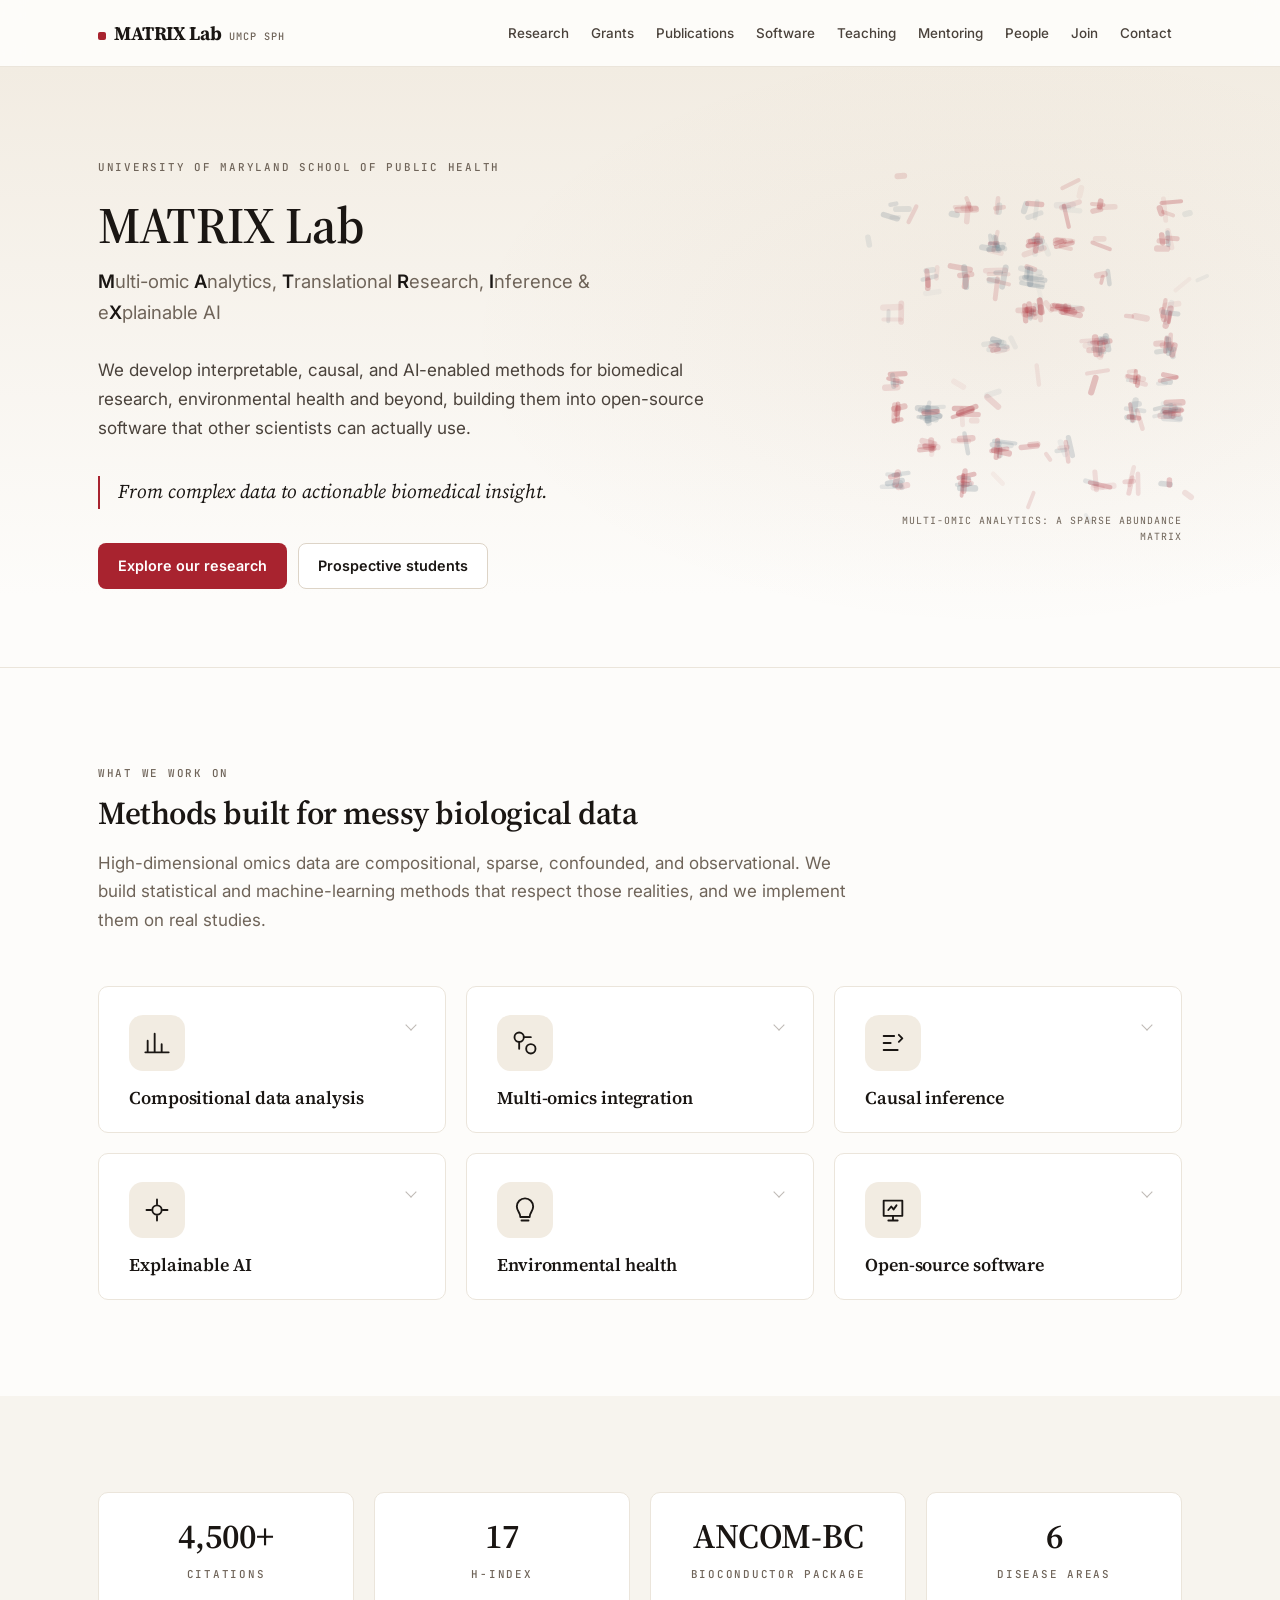
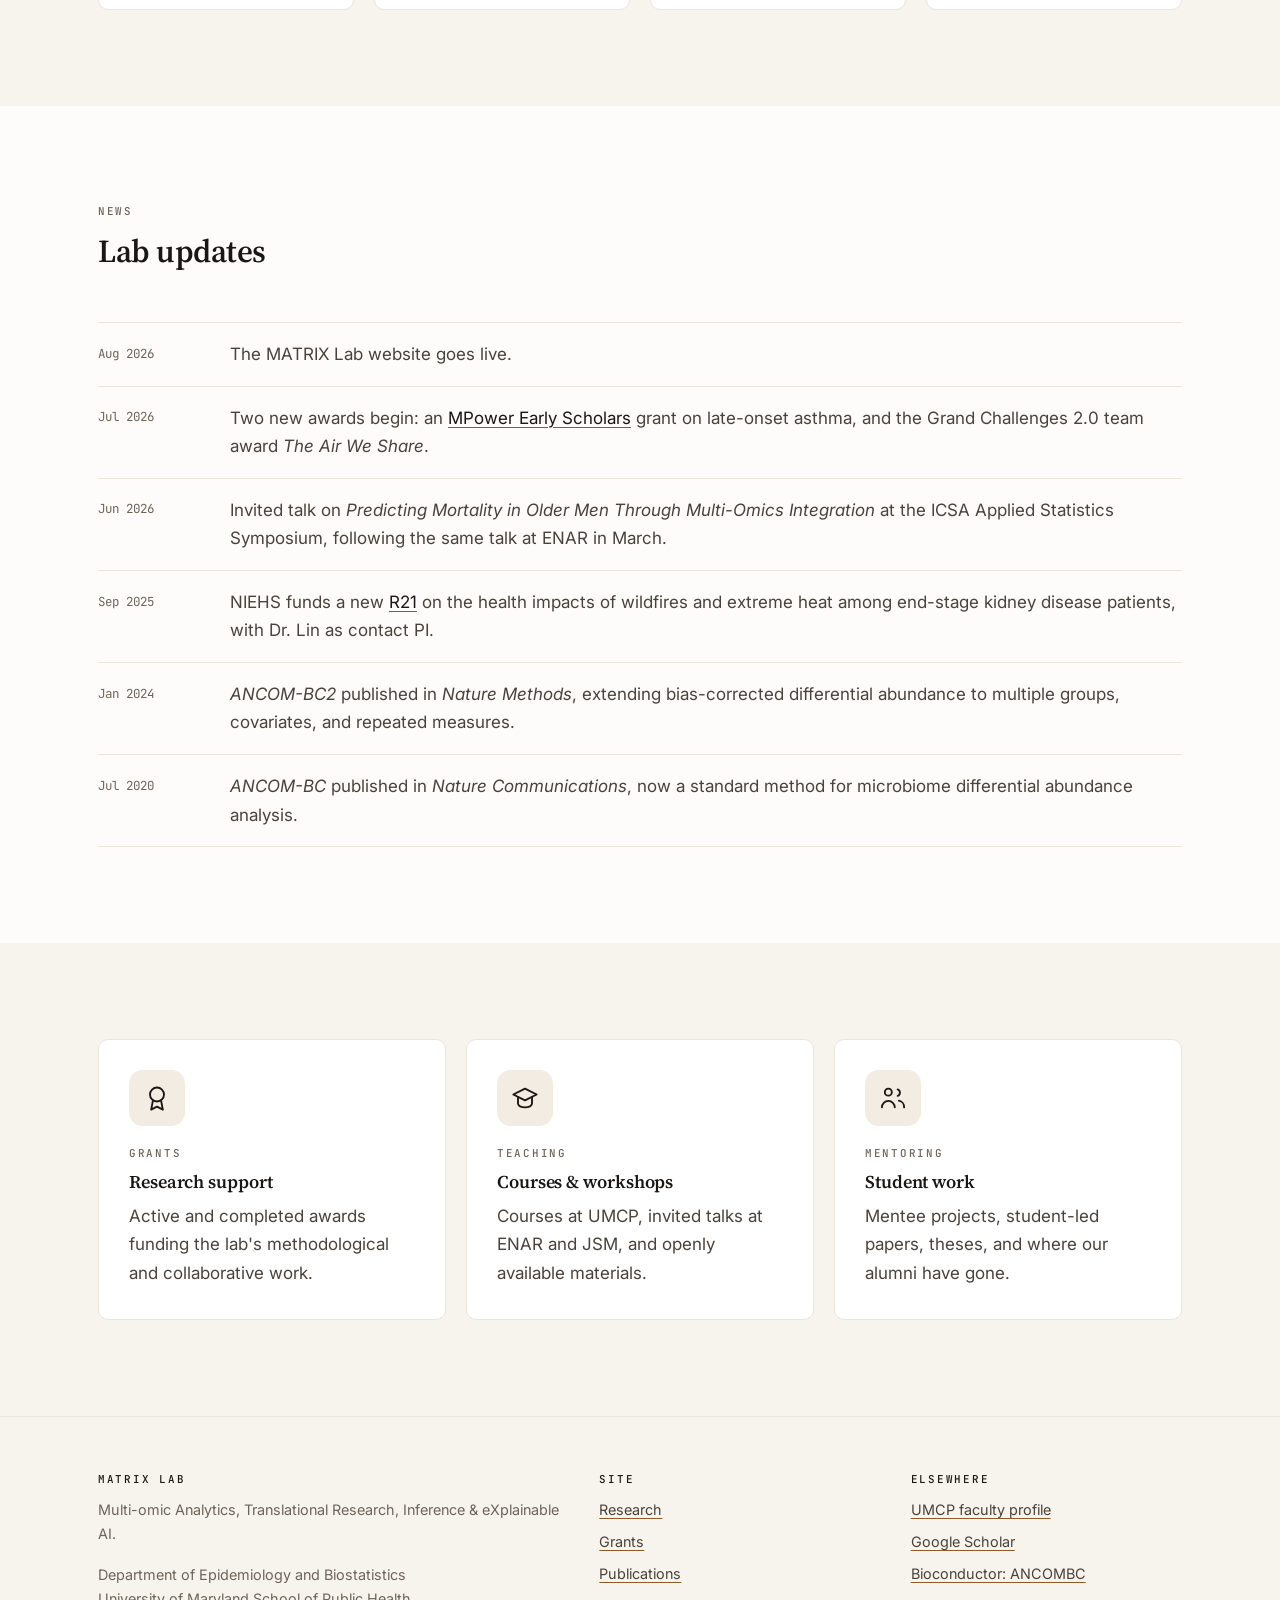
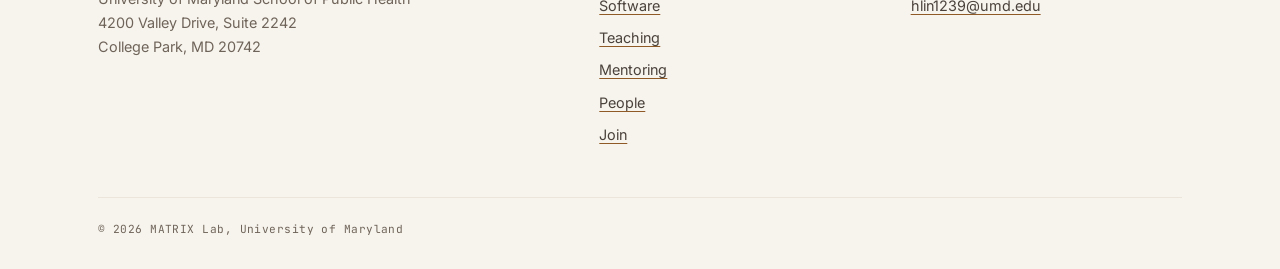
==== commit 4a721ab3: "Use UMCP rather than UMD for the university throughout the site UMCP names the College Park campus s" ====
--- a/docs/index.html
+++ b/docs/index.html
@@ -51,7 +51,7 @@
 <!-- ============ HEADER ============ -->
 <header class="site-header">
   <div class="wrap nav">
-    <a class="brand" href="index.html" aria-current="page"><span class="dot"></span>MATRIX Lab <small>UMD SPH</small></a>
+    <a class="brand" href="index.html" aria-current="page"><span class="dot"></span>MATRIX Lab <small>UMCP SPH</small></a>
     <button class="nav-toggle" aria-expanded="false" aria-controls="nav-links" aria-label="Menu">&#9776;</button>
     <ul class="nav-links" id="nav-links">
       <li><a href="research.html">Research</a></li>
@@ -330,7 +330,7 @@
           <div class="icon" aria-hidden="true"><svg class="ic" viewBox="0 0 24 24"><use href="#ic-teaching"/></svg></div>
           <span class="kicker">Teaching</span>
           <h3>Courses &amp; workshops</h3>
-          <p>Courses at UMD, invited talks at ENAR and JSM, and openly available materials.</p>
+          <p>Courses at UMCP, invited talks at ENAR and JSM, and openly available materials.</p>
         </a>
         <a class="card" href="mentoring.html">
           <div class="icon" aria-hidden="true"><svg class="ic" viewBox="0 0 24 24"><use href="#ic-mentoring"/></svg></div>
@@ -389,7 +389,7 @@
       <div>
         <h4>Elsewhere</h4>
         <ul>
-          <li><a href="https://sph.umd.edu/people/huang-lin">UMD faculty profile</a></li>
+          <li><a href="https://sph.umd.edu/people/huang-lin">UMCP faculty profile</a></li>
           <li><a href="https://scholar.google.com/citations?user=ysKnF2EAAAAJ&amp;hl=en">Google Scholar</a></li>
           <li><a href="https://www.bioconductor.org/packages/ANCOMBC/">Bioconductor: ANCOMBC</a></li>
           <li><a href="mailto:hlin1239@umd.edu">hlin1239@umd.edu</a></li>
--- a/docs/assets/css/style.css
+++ b/docs/assets/css/style.css
@@ -546,18 +546,21 @@
 .touch-layer.lit { opacity: 1; }
 
 /* Every placement is carried by the transform, so each stroke is centred on
-   the SVG origin and fill-box turns it about itself. The morph is long and
-   eased at both ends: a reorganisation, not a move.
+   the SVG origin and fill-box turns it about itself. The morph is eased at
+   both ends: a reorganisation, not a move. Its duration is the MORPH constant
+   in hero.js, which schedules the cycle around it; the two are one number and
+   have to be changed together.
    No will-change: promoting three hundred strokes to their own compositor
    layers costs far more than it saves. */
 .touch-layer rect {
   transform-box: fill-box; transform-origin: center;
-  transition: transform 5s cubic-bezier(.65, 0, .35, 1);
+  transition: transform 3s cubic-bezier(.65, 0, .35, 1);
   animation-timing-function: ease-in-out;
   animation-iteration-count: infinite;
   animation-direction: alternate;
 }
-/* The arrival is quicker than a morph; a five-second entrance reads as a stall. */
+/* The arrival is quicker than a morph: an entrance that takes as long as a
+   reorganisation reads as a stall. */
 .touch-layer.arriving rect { transition-duration: 1.6s; }
 /* A return visit puts the strokes straight into the matrix with no travel. */
 .touch-layer.instant rect { transition: none; }
